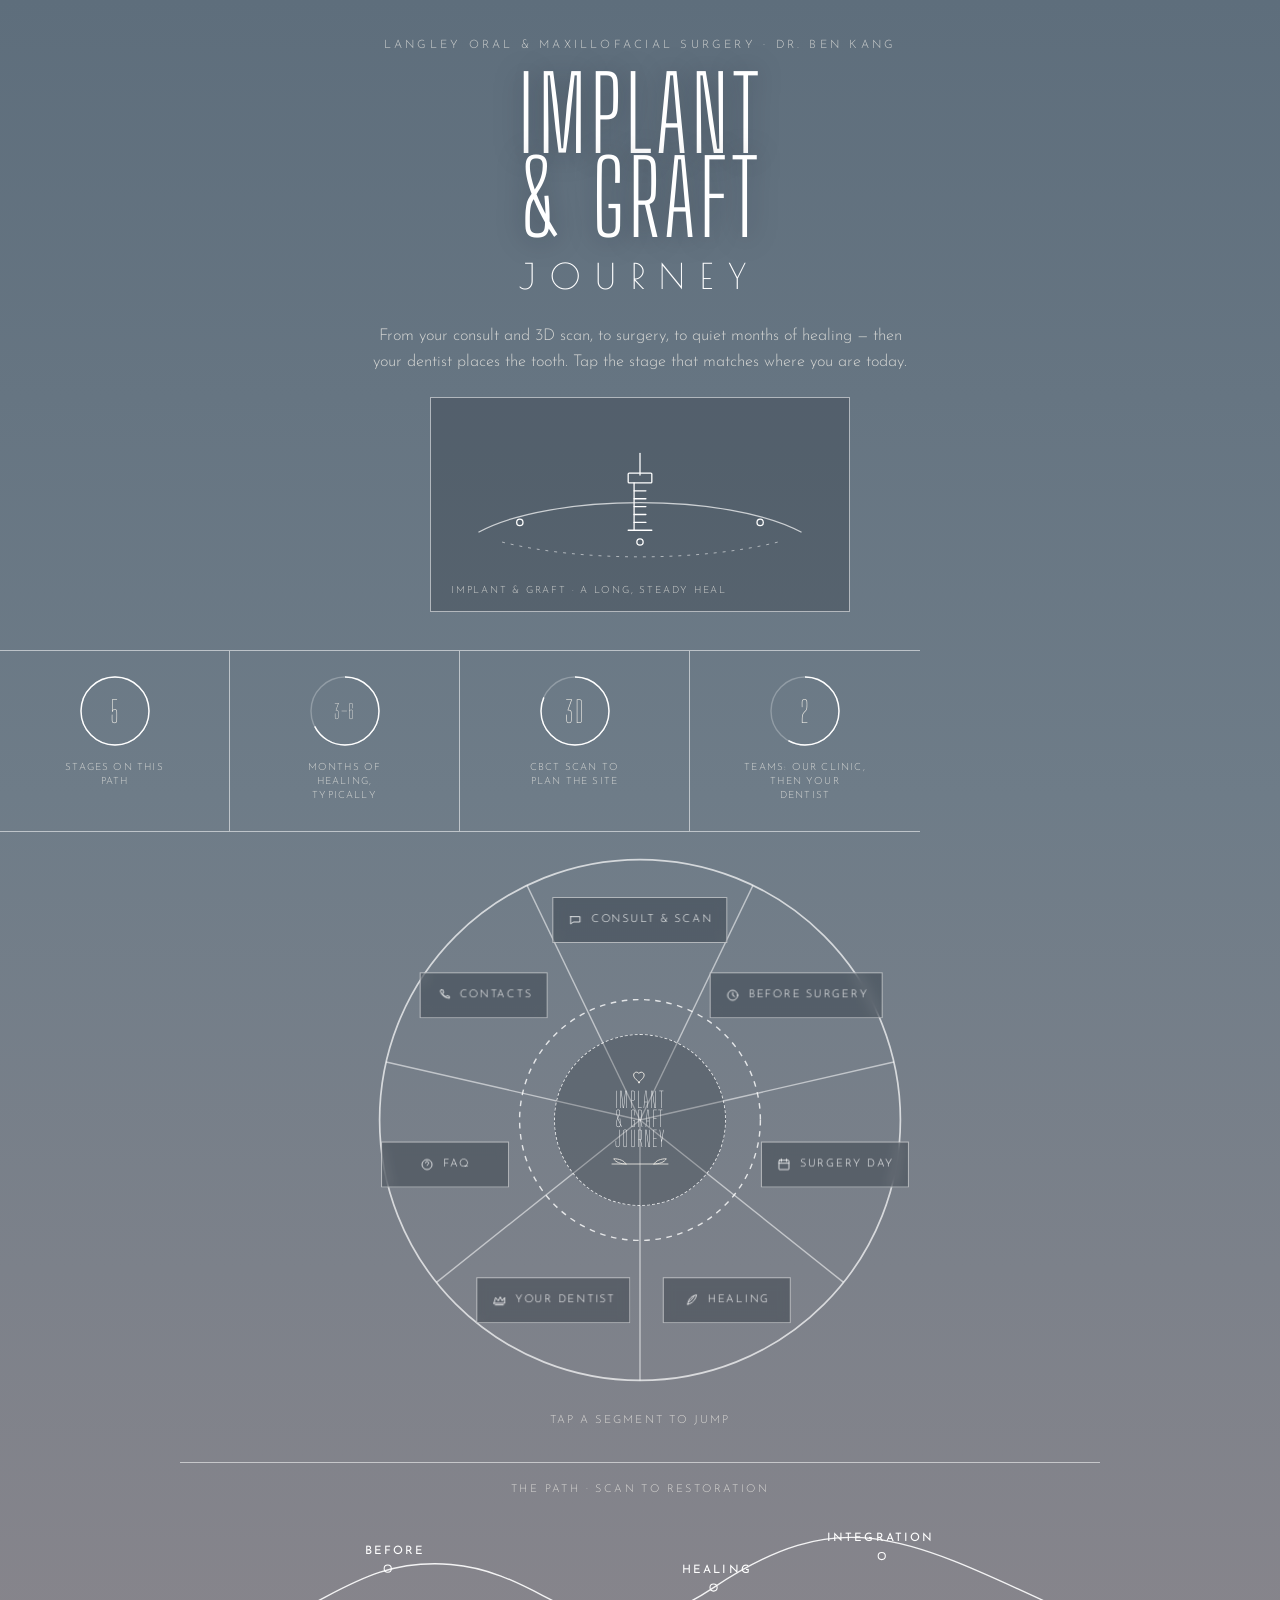
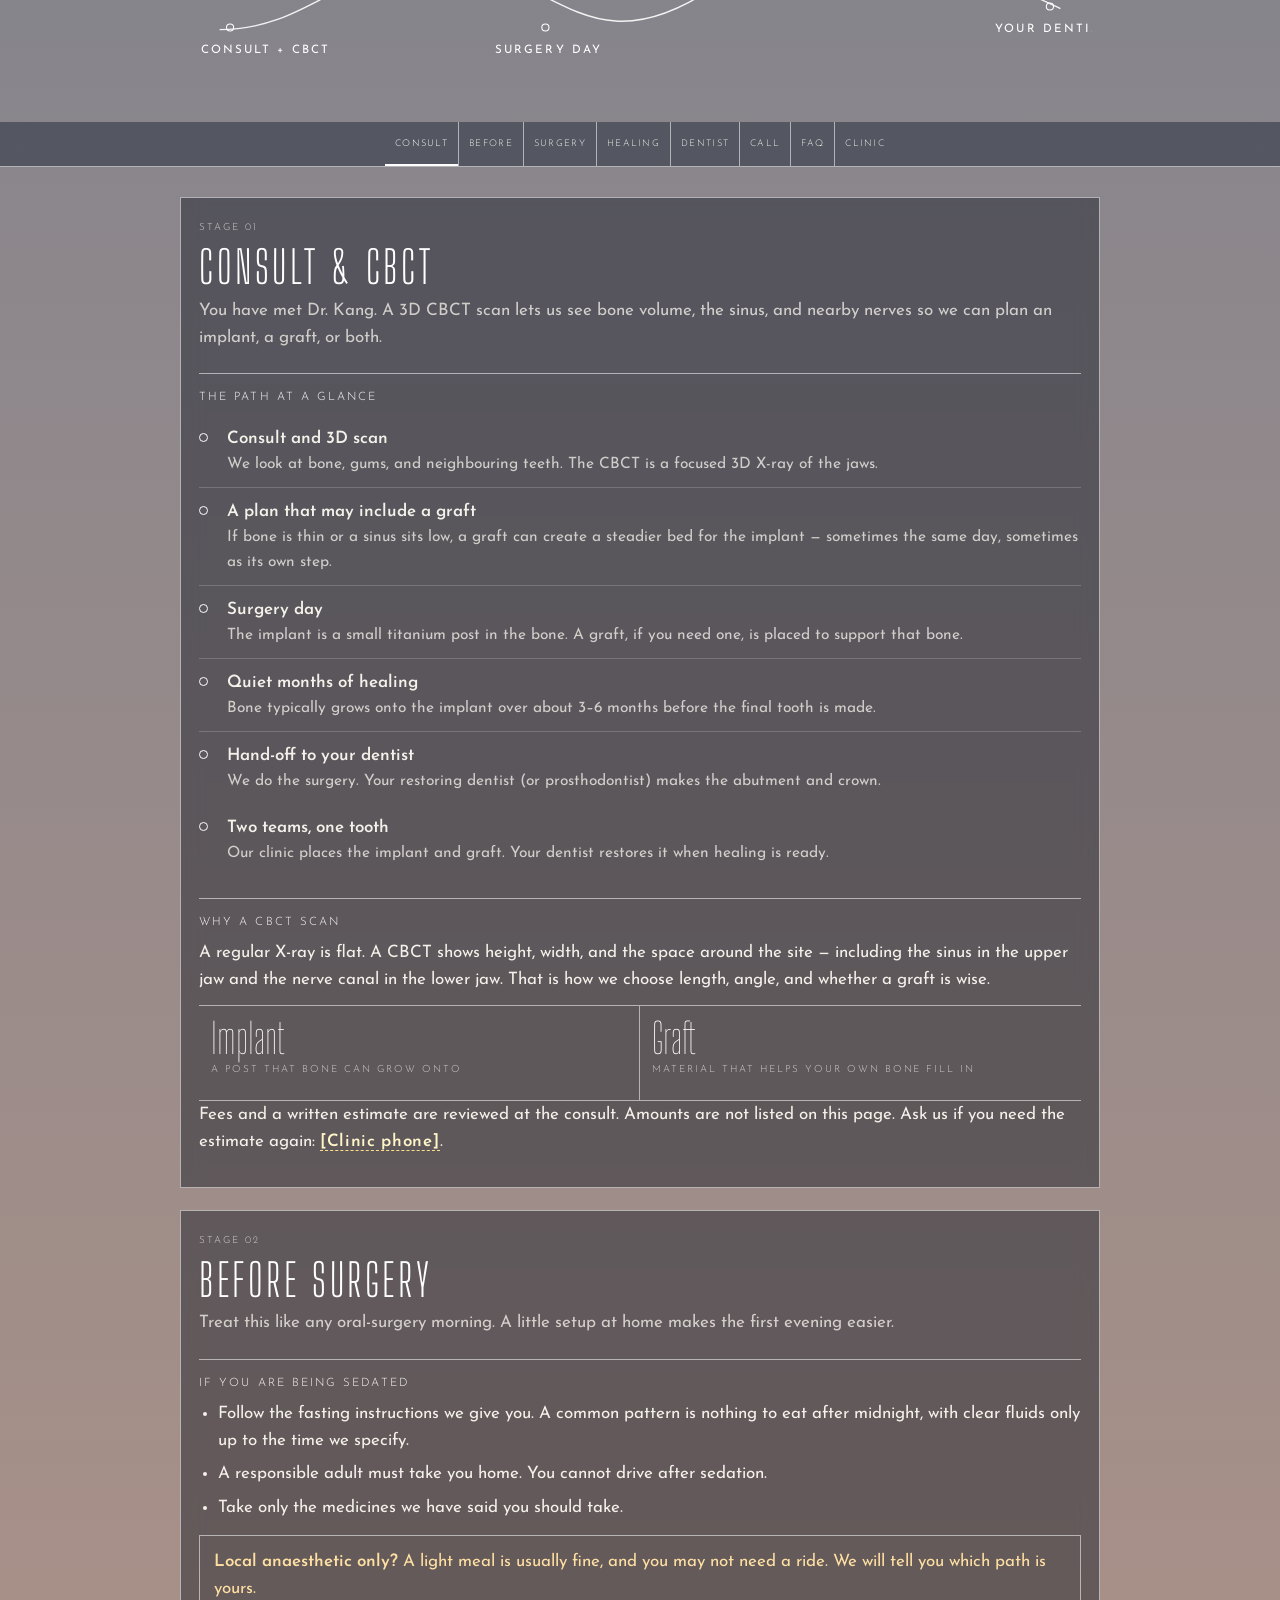
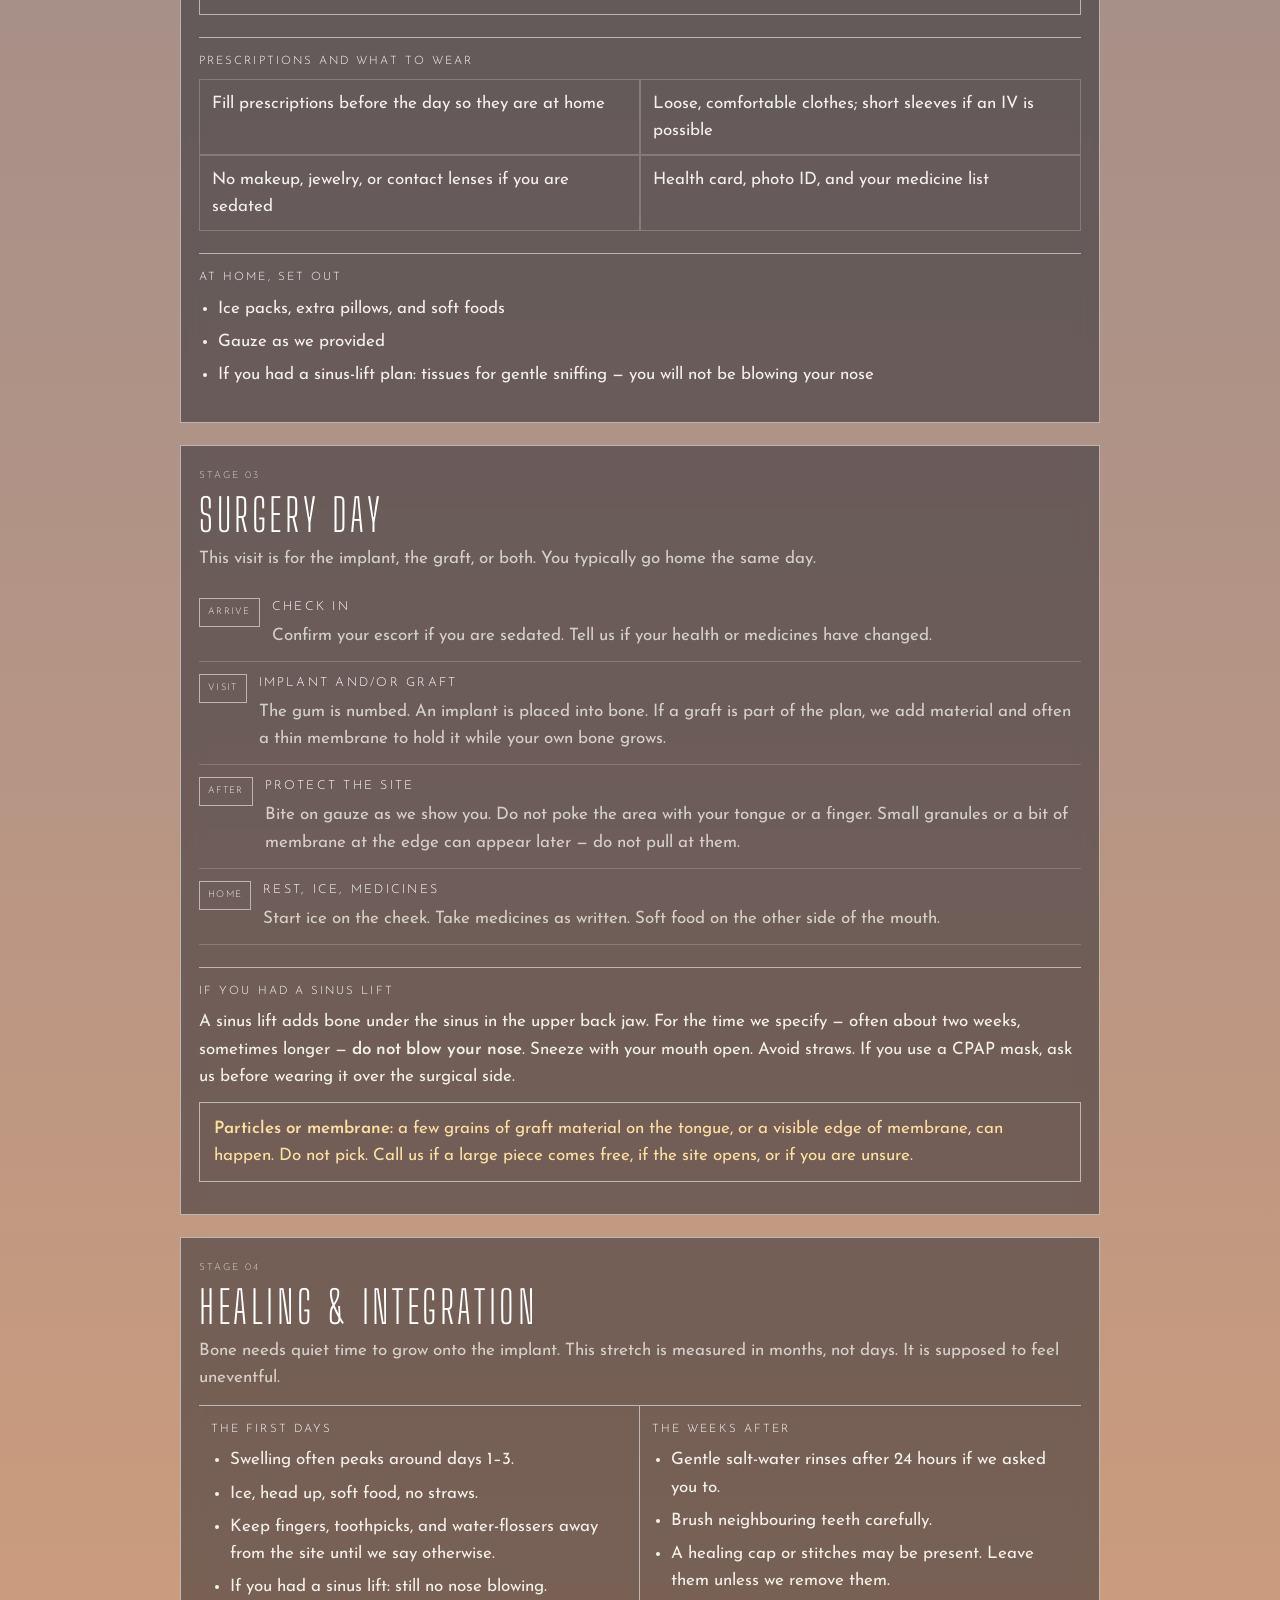
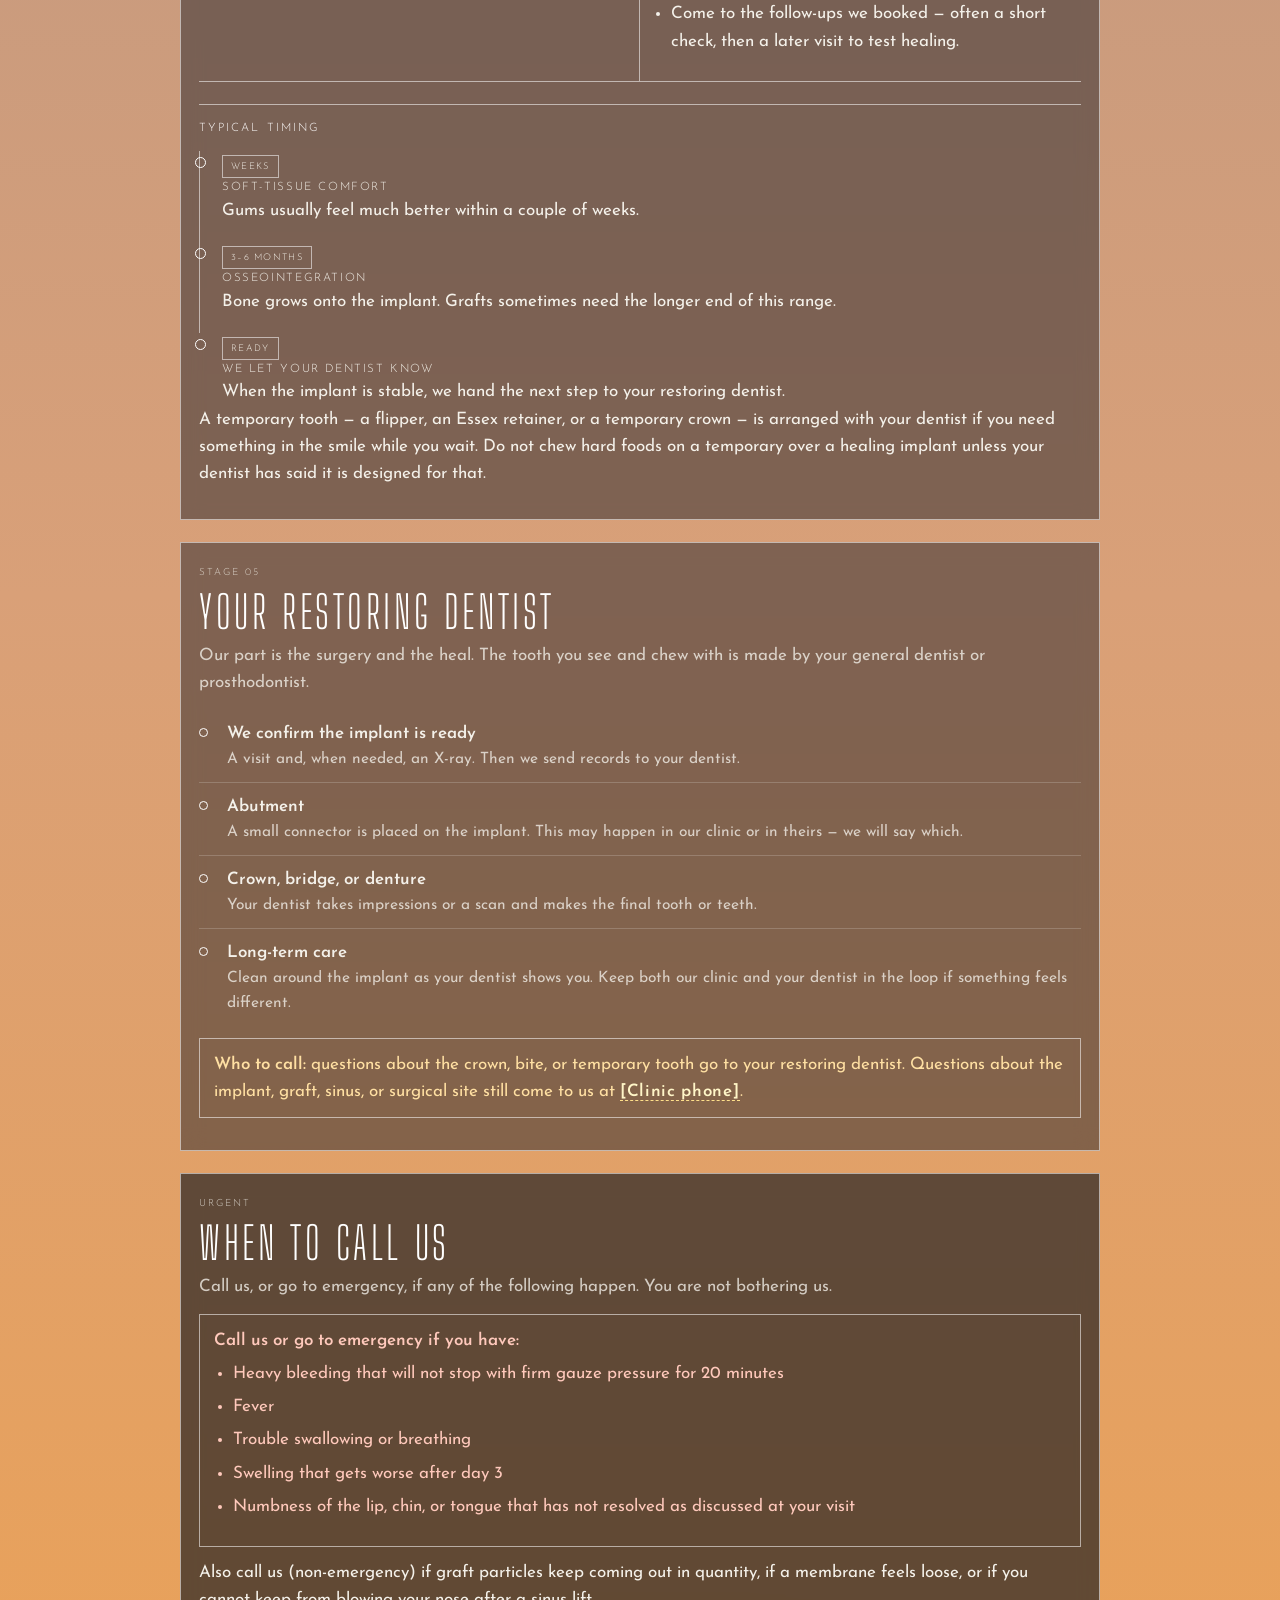
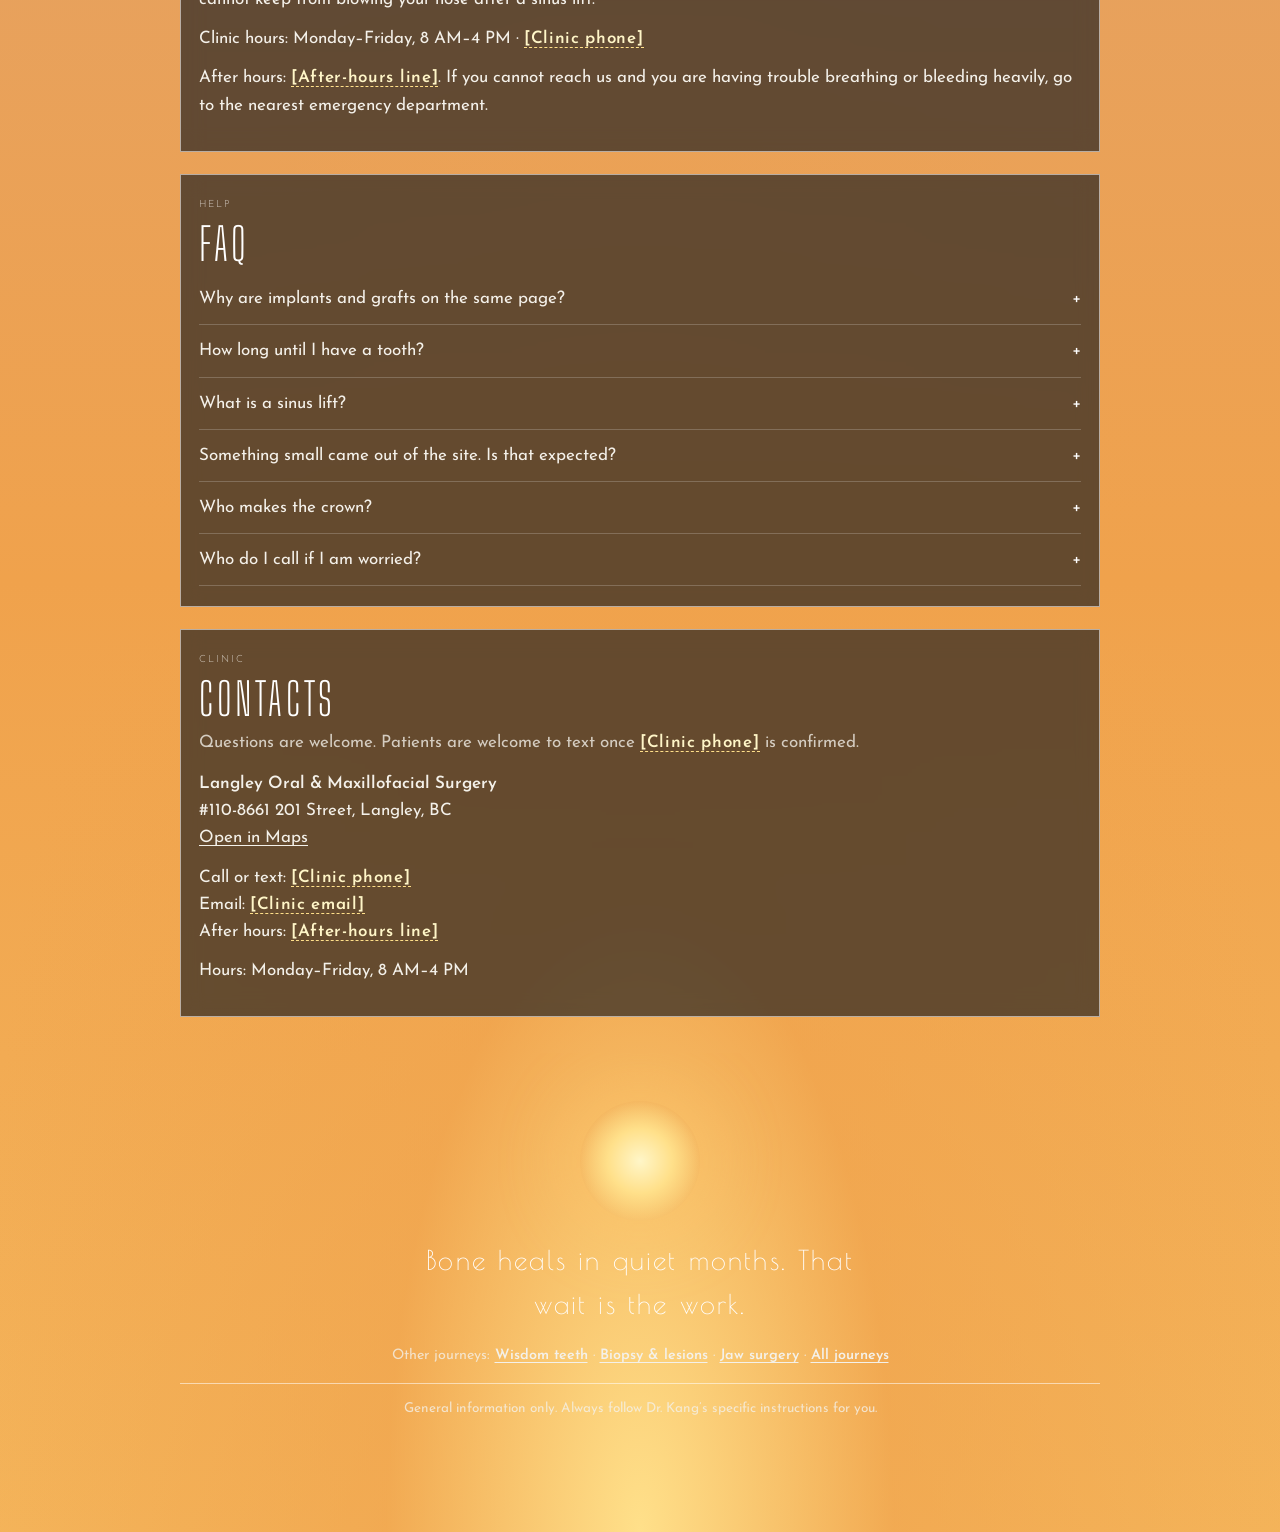
==== implants/index.html @ 2d28b181 "Add wisdom teeth, implant, and biopsy patient journey pages Three new sunset-infographic journey pag" ====
<!DOCTYPE html>
<html lang="en-CA">
<head>
<meta charset="utf-8">
<meta name="viewport" content="width=device-width, initial-scale=1, viewport-fit=cover">
<meta http-equiv="Content-Security-Policy" content="default-src 'none'; style-src 'self'; script-src 'self' 'unsafe-inline'; img-src 'self'; font-src 'self'; form-action 'none'; base-uri 'none'">
<meta name="referrer" content="no-referrer">
<meta name="theme-color" content="#5E6E7C">
<meta name="description" content="Your dental implant and bone graft journey with Langley Oral &amp; Maxillofacial Surgery — from consult and CBCT to restoration.">
<title>Your Dental Implant &amp; Bone Graft Journey | Langley Oral &amp; Maxillofacial Surgery</title>
<link rel="preload" href="../shared/fonts/big-shoulders-100.woff2" as="font" type="font/woff2" crossorigin>
<link rel="preload" href="../shared/fonts/josefin-300.woff2" as="font" type="font/woff2" crossorigin>
<link rel="stylesheet" href="../shared/journey.css">
<script>
(function () {
  "use strict";
  var map = {
    "after-consult": "consult", consult: "consult", scan: "consult", cbct: "consult",
    before: "before", "pre-op": "before", preop: "before",
    surgery: "surgery", "surgery-day": "surgery", graft: "surgery", implant: "surgery",
    healing: "healing", integration: "healing",
    restore: "restore", restoration: "restore", handoff: "restore", "hand-off": "restore"
  };
  var stage = "";
  try {
    (location.search || "").replace(/^\?/, "").split("&").forEach(function (p) {
      var kv = p.split("=");
      if (decodeURIComponent(kv[0] || "") === "stage") {
        stage = decodeURIComponent((kv[1] || "").replace(/\+/g, " ")).toLowerCase();
      }
    });
  } catch (e) {}
  if (map[stage]) {
    document.documentElement.className += (document.documentElement.className ? " " : "") + "stage-lock";
    document.documentElement.setAttribute("data-open-stage", map[stage]);
  }
})();
</script>
</head>
<body>
<a class="skip" href="#consult">Skip to journey stages</a>

<svg class="icons" xmlns="http://www.w3.org/2000/svg" aria-hidden="true" focusable="false">
  <symbol id="heart" viewBox="0 0 24 20" fill="none" stroke="currentColor" stroke-width="1.2"><path d="M12 17.6C6.8 13.8 3.5 10.7 3.5 7.4 3.5 5.2 5.1 3.6 7.3 3.6c1.3 0 2.5.6 3.2 1.6.7-1 1.9-1.6 3.2-1.6 2.2 0 3.8 1.6 3.8 3.8 0 3.3-3.3 6.4-8 10.2z"/></symbol>
  <symbol id="leaves" viewBox="0 0 80 16" fill="none" stroke="currentColor" stroke-width="1.1" stroke-linecap="round"><path d="M8 8h64"/><path d="M24 8c-2-4-8-6-14-6 2 4 8 6 14 6z"/><path d="M56 8c2-4 8-6 14-6-2 4-8 6-14 6z"/></symbol>
  <symbol id="chat" viewBox="0 0 24 24" fill="none" stroke="currentColor" stroke-width="1.2" stroke-linecap="round"><path d="M5 7h14v8H9l-4 3V7z"/></symbol>
  <symbol id="clock" viewBox="0 0 24 24" fill="none" stroke="currentColor" stroke-width="1.2" stroke-linecap="round"><circle cx="12" cy="12" r="7.5"/><path d="M12 8v4l3 2"/></symbol>
  <symbol id="cal" viewBox="0 0 24 24" fill="none" stroke="currentColor" stroke-width="1.2" stroke-linecap="round"><rect x="4.5" y="5.5" width="15" height="14" rx="1"/><path d="M8 3.5v4M16 3.5v4M4.5 10h15"/></symbol>
  <symbol id="leaf" viewBox="0 0 24 24" fill="none" stroke="currentColor" stroke-width="1.2" stroke-linecap="round"><path d="M6 18c7-1 12-8 13-14-6 1-13 6-13 14z"/><path d="M8 14c2-1 5-4 7-8"/></symbol>
  <symbol id="phone" viewBox="0 0 24 24" fill="none" stroke="currentColor" stroke-width="1.2" stroke-linecap="round"><path d="M8 4h3l1 4-2 1a10 10 0 0 0 5.5 5.5l1-2 4 1v3A16 16 0 0 1 7 6.2 2 2 0 0 1 8 4z"/></symbol>
  <symbol id="icon-faq" viewBox="0 0 24 24" fill="none" stroke="currentColor" stroke-width="1.2"><circle cx="12" cy="12" r="7.5"/><path d="M9.6 10a2.4 2.4 0 1 1 4 1.6c-.7.7-1.6 1.1-1.6 2.2"/><path d="M12 16.6h.01"/></symbol>
  <symbol id="crown" viewBox="0 0 24 24" fill="none" stroke="currentColor" stroke-width="1.2" stroke-linecap="round"><path d="M4 16.5 6.5 8l4 5 3-6 3 6 3.5-5L20 16.5H4z"/><path d="M6 19h12"/></symbol>
  <symbol id="lock" viewBox="0 0 24 24" fill="none" stroke="currentColor" stroke-width="1.3" stroke-linecap="round"><rect x="6" y="11" width="12" height="9" rx="1"/><path d="M8.5 11V8.2a3.5 3.5 0 0 1 7 0V11"/></symbol>
</svg>

<header class="hero wrap">
  <p class="kicker">Langley Oral &amp; Maxillofacial Surgery · Dr. Ben Kang</p>
  <h1 class="tight"><span>Implant</span><span>&amp; Graft</span></h1>
  <p class="yearish">Journey</p>
  <p class="lede">From your consult and 3D scan, to surgery, to quiet months of healing — then your dentist places the tooth. Tap the stage that matches where you are today.</p>
  <p class="print-url">https://josenni-rgb.github.io/implants/</p>
  <figure class="hero-art">
    <svg viewBox="0 0 400 160" role="img" aria-label="White line drawing of an implant post under a dotted arch">
      <path d="M36 118 C110 78, 290 78, 364 118" fill="none" stroke="rgba(255,255,255,.7)" stroke-width="1.2"/>
      <g fill="none" stroke="#fff" stroke-width="1.3" stroke-linecap="round" stroke-linejoin="round">
        <path d="M200 38v22"/>
        <rect x="188" y="58" width="24" height="10" rx="1"/>
        <path d="M194 68v48"/>
        <path d="M194 76h12M194 84h12M194 92h12M194 100h12M194 108h12"/>
        <path d="M188 116h24"/>
        <circle cx="78" cy="108" r="3.2"/><circle cx="200" cy="128" r="3.2"/><circle cx="322" cy="108" r="3.2"/>
      </g>
      <path d="M60 128 C140 148, 260 148, 340 128" fill="none" stroke="rgba(255,255,255,.55)" stroke-width="1" stroke-dasharray="3 6"/>
    </svg>
    <figcaption>Implant &amp; graft · a long, steady heal</figcaption>
  </figure>
</header>

<section class="facts wrap" aria-label="Key facts on this path">
  <div class="fact">
    <div class="donut" aria-hidden="true">
      <svg viewBox="0 0 84 84">
        <circle cx="42" cy="42" r="34" fill="none" stroke="rgba(255,255,255,.25)" stroke-width="1.4"/>
        <circle cx="42" cy="42" r="34" fill="none" stroke="#fff" stroke-width="1.4" stroke-dasharray="214" stroke-dashoffset="0"/>
      </svg>
      <span class="n">5</span>
    </div>
    <div class="lbl">Stages on this path</div>
  </div>
  <div class="fact">
    <div class="donut" aria-hidden="true">
      <svg viewBox="0 0 84 84">
        <circle cx="42" cy="42" r="34" fill="none" stroke="rgba(255,255,255,.25)" stroke-width="1.4"/>
        <circle cx="42" cy="42" r="34" fill="none" stroke="#fff" stroke-width="1.4" stroke-dasharray="214" stroke-dashoffset="70"/>
      </svg>
      <span class="n small">3–6</span>
    </div>
    <div class="lbl">Months of healing, typically</div>
  </div>
  <div class="fact">
    <div class="donut" aria-hidden="true">
      <svg viewBox="0 0 84 84">
        <circle cx="42" cy="42" r="34" fill="none" stroke="rgba(255,255,255,.25)" stroke-width="1.4"/>
        <circle cx="42" cy="42" r="34" fill="none" stroke="#fff" stroke-width="1.4" stroke-dasharray="214" stroke-dashoffset="40"/>
      </svg>
      <span class="n">3D</span>
    </div>
    <div class="lbl">CBCT scan to plan the site</div>
  </div>
  <div class="fact">
    <div class="donut" aria-hidden="true">
      <svg viewBox="0 0 84 84">
        <circle cx="42" cy="42" r="34" fill="none" stroke="rgba(255,255,255,.25)" stroke-width="1.4"/>
        <circle cx="42" cy="42" r="34" fill="none" stroke="#fff" stroke-width="1.4" stroke-dasharray="214" stroke-dashoffset="90"/>
      </svg>
      <span class="n">2</span>
    </div>
    <div class="lbl">Teams: our clinic, then your dentist</div>
  </div>
</section>

<nav class="mindmap" id="map" aria-label="Journey map">
  <svg class="mindmap-svg" viewBox="0 0 400 400" aria-hidden="true" focusable="false">
    <circle cx="200" cy="200" r="186" fill="none" stroke="rgba(255,255,255,.7)" stroke-width="1.2"/>
    <path d="M200 200 L119.3 32.4" stroke="rgba(255,255,255,.55)" stroke-width="1"/>
    <path d="M200 200 L280.7 32.4" stroke="rgba(255,255,255,.55)" stroke-width="1"/>
    <path d="M200 200 L381.3 158.6" stroke="rgba(255,255,255,.55)" stroke-width="1"/>
    <path d="M200 200 L345.4 316" stroke="rgba(255,255,255,.55)" stroke-width="1"/>
    <path d="M200 200 L200 386" stroke="rgba(255,255,255,.55)" stroke-width="1"/>
    <path d="M200 200 L54.6 316" stroke="rgba(255,255,255,.55)" stroke-width="1"/>
    <path d="M200 200 L18.7 158.6" stroke="rgba(255,255,255,.55)" stroke-width="1"/>
    <circle cx="200" cy="200" r="86" fill="none" stroke="rgba(255,255,255,.8)" stroke-width="1" stroke-dasharray="4 4"/>
  </svg>
  <div class="hub">
    <svg class="heart" aria-hidden="true"><use href="#heart"/></svg>
    <strong>Implant<br>&amp; Graft<br>Journey</strong>
    <svg class="flourish" aria-hidden="true"><use href="#leaves"/></svg>
  </div>
  <ol class="spokes">
    <li class="s1"><a class="spoke" data-stage="consult" data-lock="stage" href="#consult"><svg aria-hidden="true"><use href="#chat"/></svg> Consult &amp; Scan <svg class="lock" aria-hidden="true"><use href="#lock"/></svg></a></li>
    <li class="s2"><a class="spoke" data-stage="before" data-lock="stage" href="#before"><svg aria-hidden="true"><use href="#clock"/></svg> Before Surgery <svg class="lock" aria-hidden="true"><use href="#lock"/></svg></a></li>
    <li class="s3"><a class="spoke" data-stage="surgery" data-lock="stage" href="#surgery"><svg aria-hidden="true"><use href="#cal"/></svg> Surgery Day <svg class="lock" aria-hidden="true"><use href="#lock"/></svg></a></li>
    <li class="s4"><a class="spoke" data-stage="healing" data-lock="stage" href="#healing"><svg aria-hidden="true"><use href="#leaf"/></svg> Healing <svg class="lock" aria-hidden="true"><use href="#lock"/></svg></a></li>
    <li class="s5"><a class="spoke" data-stage="restore" data-lock="stage" href="#restore"><svg aria-hidden="true"><use href="#crown"/></svg> Your Dentist <svg class="lock" aria-hidden="true"><use href="#lock"/></svg></a></li>
    <li class="s6"><a class="spoke" data-stage="faq" href="#faq"><svg aria-hidden="true"><use href="#icon-faq"/></svg> FAQ</a></li>
    <li class="s7"><a class="spoke" data-stage="contact" href="#contact"><svg aria-hidden="true"><use href="#phone"/></svg> Contacts</a></li>
  </ol>
</nav>
<p class="hint hint-open">Tap a segment to jump</p>
<p class="hint hint-lock">Your care team will unlock the next step.</p>

<section class="path wrap" aria-labelledby="path-title">
  <h2 id="path-title">The path · scan to restoration</h2>
  <svg class="path-svg path-vert" viewBox="0 0 320 360" role="img" aria-label="Timeline from consult to restoration">
    <path d="M40 20 C80 70, 40 110, 90 150 S200 210, 140 260 S60 310, 160 340" fill="none" stroke="rgba(255,255,255,.85)" stroke-width="1.2"/>
    <g fill="#fff" font-family="Josefin Sans, sans-serif" font-size="11" letter-spacing="1.6">
      <circle cx="40" cy="20" r="3.2" fill="none" stroke="#fff"/><text x="56" y="24">CONSULT + CBCT</text>
      <circle cx="62" cy="88" r="3.2" fill="none" stroke="#fff"/><text x="78" y="92">BEFORE</text>
      <circle cx="90" cy="150" r="3.2" fill="none" stroke="#fff"/><text x="106" y="154">SURGERY DAY</text>
      <circle cx="168" cy="210" r="3.2" fill="none" stroke="#fff"/><text x="184" y="214">HEALING</text>
      <circle cx="140" cy="260" r="3.2" fill="none" stroke="#fff"/><text x="156" y="264">INTEGRATION</text>
      <circle cx="158" cy="338" r="3.2" fill="none" stroke="#fff"/><text x="174" y="342">YOUR DENTIST</text>
    </g>
  </svg>
  <svg class="path-svg path-horiz" viewBox="0 0 860 160" role="img" aria-label="Timeline from consult to restoration">
    <path d="M30 110 C120 110, 150 40, 250 48 S380 150, 500 70 S680 20, 830 90" fill="none" stroke="rgba(255,255,255,.9)" stroke-width="1.3"/>
    <g fill="#fff" font-family="Josefin Sans, sans-serif" font-size="11" letter-spacing="2">
      <circle cx="40" cy="108" r="3.4" fill="none" stroke="#fff"/><text x="12" y="132">CONSULT + CBCT</text>
      <circle cx="190" cy="52" r="3.4" fill="none" stroke="#fff"/><text x="168" y="38">BEFORE</text>
      <circle cx="340" cy="108" r="3.4" fill="none" stroke="#fff"/><text x="292" y="132">SURGERY DAY</text>
      <circle cx="500" cy="70" r="3.4" fill="none" stroke="#fff"/><text x="470" y="56">HEALING</text>
      <circle cx="660" cy="40" r="3.4" fill="none" stroke="#fff"/><text x="608" y="26">INTEGRATION</text>
      <circle cx="820" cy="88" r="3.4" fill="none" stroke="#fff"/><text x="768" y="112">YOUR DENTIST</text>
    </g>
  </svg>
</section>

<nav class="jump no-print" aria-label="Jump to a stage">
  <a href="#consult" data-stage="consult" data-lock="stage">Consult</a>
  <a href="#before" data-stage="before" data-lock="stage">Before</a>
  <a href="#surgery" data-stage="surgery" data-lock="stage">Surgery</a>
  <a href="#healing" data-stage="healing" data-lock="stage">Healing</a>
  <a href="#restore" data-stage="restore" data-lock="stage">Dentist</a>
  <a href="#urgent" data-stage="urgent">Call</a>
  <a href="#faq" data-stage="faq">FAQ</a>
  <a href="#contact" data-stage="contact">Clinic</a>
</nav>

<main>
<div class="wrap">
  <article class="panel" id="consult" data-lock="stage">
    <p class="lbl">Stage 01</p>
    <h2>Consult &amp; CBCT</h2>
    <p class="intro staff-keep">You have met Dr. Kang. A 3D CBCT scan lets us see bone volume, the sinus, and nearby nerves so we can plan an implant, a graft, or both.</p>
    <p class="intro consult-only">You have met Dr. Kang and had — or will have — a 3D CBCT scan. That scan is how we plan an implant, a graft, or both. Your care team will unlock the next step when it is time.</p>

    <h3>The path at a glance</h3>
    <ol class="rows">
      <li><span class="dot" aria-hidden="true"></span><div><strong>Consult and 3D scan</strong><span>We look at bone, gums, and neighbouring teeth. The CBCT is a focused 3D X-ray of the jaws.</span></div></li>
      <li><span class="dot" aria-hidden="true"></span><div><strong>A plan that may include a graft</strong><span>If bone is thin or a sinus sits low, a graft can create a steadier bed for the implant — sometimes the same day, sometimes as its own step.</span></div></li>
      <li class="consult-later"><span class="dot" aria-hidden="true"></span><div><strong>Surgery day</strong><span>The implant is a small titanium post in the bone. A graft, if you need one, is placed to support that bone.</span></div></li>
      <li class="consult-later"><span class="dot" aria-hidden="true"></span><div><strong>Quiet months of healing</strong><span>Bone typically grows onto the implant over about 3–6 months before the final tooth is made.</span></div></li>
      <li class="consult-later"><span class="dot" aria-hidden="true"></span><div><strong>Hand-off to your dentist</strong><span>We do the surgery. Your restoring dentist (or prosthodontist) makes the abutment and crown.</span></div></li>
      <li class="consult-only"><span class="dot" aria-hidden="true"></span><div><strong>Two teams, one tooth</strong><span>Our clinic places the implant and graft. Your dentist restores it when healing is ready.</span></div></li>
    </ol>

    <h3>Why a CBCT scan</h3>
    <p>A regular X-ray is flat. A CBCT shows height, width, and the space around the site — including the sinus in the upper jaw and the nerve canal in the lower jaw. That is how we choose length, angle, and whether a graft is wise.</p>
    <div class="grid two">
      <div class="cell"><p class="num">Implant</p><p class="lbl">A post that bone can grow onto</p></div>
      <div class="cell"><p class="num">Graft</p><p class="lbl">Material that helps your own bone fill in</p></div>
    </div>
    <p>Fees and a written estimate are reviewed at the consult. Amounts are not listed on this page. Ask us if you need the estimate again: <span class="placeholder">[Clinic phone]</span>.</p>
  </article>

  <article class="panel" id="before" data-lock="stage">
    <p class="lbl">Stage 02</p>
    <h2>Before Surgery</h2>
    <p class="intro">Treat this like any oral-surgery morning. A little setup at home makes the first evening easier.</p>
    <h3>If you are being sedated</h3>
    <ul>
      <li>Follow the fasting instructions we give you. A common pattern is nothing to eat after midnight, with clear fluids only up to the time we specify.</li>
      <li>A responsible adult must take you home. You cannot drive after sedation.</li>
      <li>Take only the medicines we have said you should take.</li>
    </ul>
    <div class="callout" role="note"><strong>Local anaesthetic only?</strong> A light meal is usually fine, and you may not need a ride. We will tell you which path is yours.</div>
    <h3>Prescriptions and what to wear</h3>
    <ul class="ready">
      <li>Fill prescriptions before the day so they are at home</li>
      <li>Loose, comfortable clothes; short sleeves if an IV is possible</li>
      <li>No makeup, jewelry, or contact lenses if you are sedated</li>
      <li>Health card, photo ID, and your medicine list</li>
    </ul>
    <h3>At home, set out</h3>
    <ul>
      <li>Ice packs, extra pillows, and soft foods</li>
      <li>Gauze as we provided</li>
      <li>If you had a sinus-lift plan: tissues for gentle sniffing — you will not be blowing your nose</li>
    </ul>
  </article>

  <article class="panel" id="surgery" data-lock="stage">
    <p class="lbl">Stage 03</p>
    <h2>Surgery Day</h2>
    <p class="intro">This visit is for the implant, the graft, or both. You typically go home the same day.</p>
    <ol class="jobs">
      <li><span class="when">Arrive</span><div><h3>Check in</h3><p>Confirm your escort if you are sedated. Tell us if your health or medicines have changed.</p></div></li>
      <li><span class="when">Visit</span><div><h3>Implant and/or graft</h3><p>The gum is numbed. An implant is placed into bone. If a graft is part of the plan, we add material and often a thin membrane to hold it while your own bone grows.</p></div></li>
      <li><span class="when">After</span><div><h3>Protect the site</h3><p>Bite on gauze as we show you. Do not poke the area with your tongue or a finger. Small granules or a bit of membrane at the edge can appear later — do not pull at them.</p></div></li>
      <li><span class="when">Home</span><div><h3>Rest, ice, medicines</h3><p>Start ice on the cheek. Take medicines as written. Soft food on the other side of the mouth.</p></div></li>
    </ol>
    <h3>If you had a sinus lift</h3>
    <p>A sinus lift adds bone under the sinus in the upper back jaw. For the time we specify — often about two weeks, sometimes longer — <strong>do not blow your nose</strong>. Sneeze with your mouth open. Avoid straws. If you use a CPAP mask, ask us before wearing it over the surgical side.</p>
    <div class="callout" role="note"><strong>Particles or membrane:</strong> a few grains of graft material on the tongue, or a visible edge of membrane, can happen. Do not pick. Call us if a large piece comes free, if the site opens, or if you are unsure.</div>
  </article>

  <article class="panel" id="healing" data-lock="stage">
    <p class="lbl">Stage 04</p>
    <h2>Healing &amp; Integration</h2>
    <p class="intro">Bone needs quiet time to grow onto the implant. This stretch is measured in months, not days. It is supposed to feel uneventful.</p>
    <div class="grid two">
      <div class="cell">
        <h3 class="flush">The first days</h3>
        <ul>
          <li>Swelling often peaks around days 1–3.</li>
          <li>Ice, head up, soft food, no straws.</li>
          <li>Keep fingers, toothpicks, and water-flossers away from the site until we say otherwise.</li>
          <li>If you had a sinus lift: still no nose blowing.</li>
        </ul>
      </div>
      <div class="cell">
        <h3 class="flush">The weeks after</h3>
        <ul>
          <li>Gentle salt-water rinses after 24 hours if we asked you to.</li>
          <li>Brush neighbouring teeth carefully.</li>
          <li>A healing cap or stitches may be present. Leave them unless we remove them.</li>
          <li>Come to the follow-ups we booked — often a short check, then a later visit to test healing.</li>
        </ul>
      </div>
    </div>
    <h3>Typical timing</h3>
    <ol class="tl">
      <li><span class="when">Weeks</span><strong>Soft-tissue comfort</strong> Gums usually feel much better within a couple of weeks.</li>
      <li><span class="when">3–6 months</span><strong>Osseointegration</strong> Bone grows onto the implant. Grafts sometimes need the longer end of this range.</li>
      <li><span class="when">Ready</span><strong>We let your dentist know</strong> When the implant is stable, we hand the next step to your restoring dentist.</li>
    </ol>
    <p>A temporary tooth — a flipper, an Essex retainer, or a temporary crown — is arranged with your dentist if you need something in the smile while you wait. Do not chew hard foods on a temporary over a healing implant unless your dentist has said it is designed for that.</p>
  </article>

  <article class="panel" id="restore" data-lock="stage">
    <p class="lbl">Stage 05</p>
    <h2>Your Restoring Dentist</h2>
    <p class="intro">Our part is the surgery and the heal. The tooth you see and chew with is made by your general dentist or prosthodontist.</p>
    <ol class="rows">
      <li><span class="dot" aria-hidden="true"></span><div><strong>We confirm the implant is ready</strong><span>A visit and, when needed, an X-ray. Then we send records to your dentist.</span></div></li>
      <li><span class="dot" aria-hidden="true"></span><div><strong>Abutment</strong><span>A small connector is placed on the implant. This may happen in our clinic or in theirs — we will say which.</span></div></li>
      <li><span class="dot" aria-hidden="true"></span><div><strong>Crown, bridge, or denture</strong><span>Your dentist takes impressions or a scan and makes the final tooth or teeth.</span></div></li>
      <li><span class="dot" aria-hidden="true"></span><div><strong>Long-term care</strong><span>Clean around the implant as your dentist shows you. Keep both our clinic and your dentist in the loop if something feels different.</span></div></li>
    </ol>
    <div class="callout" role="note"><strong>Who to call:</strong> questions about the crown, bite, or temporary tooth go to your restoring dentist. Questions about the implant, graft, sinus, or surgical site still come to us at <span class="placeholder">[Clinic phone]</span>.</div>
  </article>

  <div class="lower">
  <article class="panel" id="urgent">
    <p class="lbl">Urgent</p>
    <h2>When to Call Us</h2>
    <p class="intro">Call us, or go to emergency, if any of the following happen. You are not bothering us.</p>
    <div class="alert" role="alert">
      <strong>Call us or go to emergency if you have:</strong>
      <ul>
        <li>Heavy bleeding that will not stop with firm gauze pressure for 20 minutes</li>
        <li>Fever</li>
        <li>Trouble swallowing or breathing</li>
        <li>Swelling that gets worse after day 3</li>
        <li>Numbness of the lip, chin, or tongue that has not resolved as discussed at your visit</li>
      </ul>
    </div>
    <p>Also call us (non-emergency) if graft particles keep coming out in quantity, if a membrane feels loose, or if you cannot keep from blowing your nose after a sinus lift.</p>
    <p>Clinic hours: Monday–Friday, 8 AM–4 PM · <span class="placeholder">[Clinic phone]</span></p>
    <p>After hours: <span class="placeholder">[After-hours line]</span>. If you cannot reach us and you are having trouble breathing or bleeding heavily, go to the nearest emergency department.</p>
  </article>

  <article class="panel" id="faq">
    <p class="lbl">Help</p>
    <h2>FAQ</h2>
    <details class="faq"><summary>Why are implants and grafts on the same page?</summary><div class="ans">Recovery is similar: protect the site, keep it clean, and give bone time. A graft may be done with the implant or as its own visit. Your plan will say which.</div></details>
    <details class="faq"><summary>How long until I have a tooth?</summary><div class="ans">Soft tissue settles in weeks. The implant typically needs about 3–6 months in bone before the final crown. Your dentist makes that tooth after we confirm healing.</div></details>
    <details class="faq"><summary>What is a sinus lift?</summary><div class="ans">In the upper back jaw, a thin sinus can sit where bone is needed. A sinus lift gently adds room for graft material. Do not blow your nose while it heals, and sneeze with your mouth open.</div></details>
    <details class="faq consult-later"><summary>Something small came out of the site. Is that expected?</summary><div class="ans">A few graft granules, or an edge of membrane, can show. Do not pick. Call us if a large piece comes free or if you are unsure.</div></details>
    <details class="faq consult-later"><summary>Who makes the crown?</summary><div class="ans">Your restoring dentist or prosthodontist. We place the implant and graft; they restore the tooth you chew with.</div></details>
    <details class="faq"><summary>Who do I call if I am worried?</summary><div class="ans">The clinic at <span class="placeholder">[Clinic phone]</span> during hours. After hours, use <span class="placeholder">[After-hours line]</span>. For heavy bleeding, trouble breathing, or trouble swallowing, go to emergency if you cannot reach us.</div></details>
  </article>

  <article class="panel" id="contact">
    <p class="lbl">Clinic</p>
    <h2>Contacts</h2>
    <p class="intro">Questions are welcome. Patients are welcome to text once <span class="placeholder">[Clinic phone]</span> is confirmed.</p>
    <p>
      <strong>Langley Oral &amp; Maxillofacial Surgery</strong><br>
      #110-8661 201 Street, Langley, BC<br>
      <a href="https://www.google.com/maps/search/?api=1&amp;query=110-8661+201+Street+Langley+BC">Open in Maps</a>
    </p>
    <p>Call or text: <span class="placeholder">[Clinic phone]</span><br>
       Email: <span class="placeholder">[Clinic email]</span><br>
       After hours: <span class="placeholder">[After-hours line]</span></p>
    <p>Hours: Monday–Friday, 8 AM–4 PM</p>
  </article>
  </div>
</div>

  <div class="horizon">
    <div class="sun" aria-hidden="true"></div>
    <p class="quote">Bone heals in quiet months. That wait is the work.</p>
    <p class="related">Other journeys:
      <a href="../wisdom-teeth/">Wisdom teeth</a>
      · <a href="../lesions/">Biopsy &amp; lesions</a>
      · <a href="../jaw-surgery-journey/">Jaw surgery</a>
      · <a href="../journeys/">All journeys</a>
    </p>
    <footer class="legal wrap">
      <p>General information only. Always follow Dr. Kang’s specific instructions for you.</p>
    </footer>
  </div>
</main>
<script src="../shared/journey.js"></script>
</body>
</html>
---- shared/journey.css ----
/* ==========================================================================
   Shared sunset-infographic theme for OMS patient journey pages.
   Derived from /jaw-surgery-journey/ (that page keeps its own inline CSS).
   ========================================================================== */
:root{
  --sky-top: #5E6E7C;
  --sky-mid: #8A868C;
  --peach: #D9A078;
  --gold: #F0A24C;
  --sun: #FFE08A;
  --sun-core: #FFF6C8;
  --ink: #F4F1EA;
  --ink-dim: rgba(244,241,234,.78);
  --line: rgba(255,255,255,.55);
  --line-strong: rgba(255,255,255,.82);
  --panel: rgba(22, 28, 38, .46);
  --panel-deep: rgba(16, 20, 28, .62);
  --warn: #FFE0A3;
  --danger: #FFC9BC;
  --font-display: "Big Shoulders Display", "Arial Narrow", Impact, sans-serif;
  --font-poiret: "Poiret One", "Big Shoulders Display", sans-serif;
  --font-sans: "Josefin Sans", "Avenir Next", "Segoe UI", sans-serif;
}

@font-face{font-family:"Big Shoulders Display";src:url("fonts/big-shoulders-100.woff2") format("woff2");font-weight:100;font-style:normal;font-display:swap}
@font-face{font-family:"Big Shoulders Display";src:url("fonts/big-shoulders-300.woff2") format("woff2");font-weight:300;font-style:normal;font-display:swap}
@font-face{font-family:"Josefin Sans";src:url("fonts/josefin-300.woff2") format("woff2");font-weight:300;font-style:normal;font-display:swap}
@font-face{font-family:"Josefin Sans";src:url("fonts/josefin-400.woff2") format("woff2");font-weight:400;font-style:normal;font-display:swap}
@font-face{font-family:"Josefin Sans";src:url("fonts/josefin-600.woff2") format("woff2");font-weight:600;font-style:normal;font-display:swap}
@font-face{font-family:"Poiret One";src:url("fonts/poiret-one.woff2") format("woff2");font-weight:400;font-style:normal;font-display:swap}

*{box-sizing:border-box}
html{-webkit-text-size-adjust:100%;scroll-behavior:smooth}
body{
  margin:0;
  color:var(--ink);
  font:17px/1.6 var(--font-sans);
  font-weight:400;
  background-color:var(--sky-top);
  background-image:
    radial-gradient(ellipse 90% 36% at 50% 100%, var(--sun) 0%, rgba(240,162,76,.55) 22%, transparent 58%),
    linear-gradient(180deg,
      var(--sky-top) 0%,
      #6E7C88 10%,
      var(--sky-mid) 22%,
      #B39486 48%,
      var(--peach) 68%,
      var(--gold) 88%,
      #F4B45A 100%);
  background-attachment:scroll;
  min-height:100vh;
  padding:env(safe-area-inset-top) env(safe-area-inset-right) env(safe-area-inset-bottom) env(safe-area-inset-left);
}
a{color:var(--ink);text-underline-offset:3px}
a:focus-visible,button:focus-visible{outline:2px solid #fff;outline-offset:3px}
.skip{
  position:absolute;left:-999px;top:0;background:#111;color:#fff;
  padding:10px 14px;z-index:50;text-decoration:none;letter-spacing:.12em;text-transform:uppercase;font-size:.75rem;
}
.skip:focus{left:0}
.wrap{width:min(920px, calc(100% - 28px));margin-inline:auto}
.print-url{display:none}
.hair{height:1px;background:var(--line);border:0;margin:0}

/* ----- Hero ----- */
.hero{padding:36px 0 10px;text-align:center;position:relative}
.kicker{
  margin:0 0 18px;
  font-weight:300;font-size:.72rem;letter-spacing:.28em;text-transform:uppercase;color:var(--ink-dim);
}
h1{
  font-family:var(--font-display);
  font-weight:300;
  font-size:clamp(3.4rem, 16vw, 8.2rem);
  line-height:.82;
  letter-spacing:.04em;
  text-transform:uppercase;
  margin:0 0 8px;
  color:#fff;
  text-shadow:0 2px 28px rgba(16,20,28,.35);
}
h1 span{display:block}
h1.tight{font-size:clamp(2.6rem, 12vw, 6.4rem)}
.yearish{
  font-family:var(--font-poiret);
  font-size:clamp(1.4rem, 4vw, 2.2rem);
  letter-spacing:.42em;
  text-transform:uppercase;
  color:#fff;
  margin:6px 0 18px;
}
.lede{
  margin:0 auto;max-width:34rem;color:var(--ink-dim);
  font-weight:300;font-size:1.02rem;
}

/* ----- Line art ----- */
.hero-art{
  margin:22px auto 0;max-width:420px;
  border:1px solid var(--line);padding:18px 12px 8px;
  background:rgba(16,20,28,.22);
}
.hero-art svg{display:block;width:100%;height:auto;margin:0 auto}
.hero-art figcaption{
  font-size:.62rem;letter-spacing:.18em;text-transform:uppercase;font-weight:300;
  padding:10px 8px 4px;color:var(--ink-dim);text-align:left;
}

/* ----- Fact grid ----- */
.facts{
  display:grid;grid-template-columns:1fr 1fr;gap:0;
  margin:28px 0 8px;
  border-top:1px solid var(--line);border-bottom:1px solid var(--line);
}
@media (min-width:720px){.facts{grid-template-columns:repeat(4,1fr)}}
.fact{
  padding:18px 12px;text-align:center;
  border-right:1px solid var(--line);
}
.facts .fact:nth-child(2n){border-right:0}
@media (min-width:720px){
  .facts .fact:nth-child(2n){border-right:1px solid var(--line)}
  .facts .fact:last-child{border-right:0}
}
.donut{
  width:84px;height:84px;margin:0 auto 8px;position:relative;
}
.donut svg{width:100%;height:100%;transform:rotate(-90deg)}
.donut .n{
  position:absolute;inset:0;display:flex;align-items:center;justify-content:center;
  font-family:var(--font-display);font-weight:100;font-size:1.85rem;letter-spacing:.02em;
}
.donut .n.small{font-size:1.25rem}
.icons{position:absolute;width:0;height:0;overflow:hidden}
.panel h3.flush{border:0;padding:0;margin:0 0 8px}
.fact .lbl{
  font-size:.62rem;letter-spacing:.12em;text-transform:uppercase;font-weight:300;color:var(--ink-dim);
  line-height:1.4;max-width:12.5em;margin-inline:auto;min-height:2.8em;
}

/* ----- Mind map ----- */
.mindmap{position:relative;margin:28px auto 6px;max-width:420px}
.mindmap-svg{display:none}
.hub{
  width:min(210px, 68%);
  aspect-ratio:1;
  margin:0 auto 8px;
  border-radius:50%;
  border:1px dashed var(--line-strong);
  display:flex;flex-direction:column;align-items:center;justify-content:center;
  text-align:center;padding:16px;position:relative;z-index:2;
  background:rgba(20,28,38,.22);
}
.hub .heart{width:18px;height:16px;margin-bottom:6px}
.hub strong{
  font-family:var(--font-display);font-weight:100;font-size:1.35rem;
  line-height:.9;letter-spacing:.06em;text-transform:uppercase;color:#fff;
}
.hub .flourish{width:70px;height:14px;margin-top:8px;opacity:.85}
.spokes{list-style:none;margin:0;padding:0;display:flex;flex-direction:column;align-items:center;position:relative}
.spokes::before{
  content:"";position:absolute;top:0;bottom:8px;left:50%;width:1px;background:var(--line);transform:translateX(-50%);
}
.spokes li{position:relative;z-index:1;margin:8px 0;width:min(280px, 94%)}
.spoke{
  display:flex;align-items:center;justify-content:center;gap:8px;
  min-height:46px;padding:8px 14px;
  color:#fff;text-decoration:none;
  font-size:.68rem;letter-spacing:.16em;text-transform:uppercase;font-weight:300;
  border:1px solid var(--line);
  background:rgba(20,28,38,.28);
}
.spoke:hover,.spoke:focus-visible{background:rgba(20,28,38,.5);border-color:#fff}
.spoke svg{width:16px;height:16px;flex:none}
.spoke .lock{display:none;width:13px;height:13px;opacity:.9}
.hint{text-align:center;font-size:.7rem;letter-spacing:.18em;text-transform:uppercase;font-weight:300;color:var(--ink-dim);margin:10px 0 0}
.hint-lock{display:none;margin-top:8px}

/* Stage lock is data-driven: JS adds .is-open to the unlocked stage. */
html.stage-lock .spoke[data-lock="stage"],
html.stage-lock .jump a[data-lock="stage"]{
  opacity:.38;
  pointer-events:none;
  cursor:default;
}
html.stage-lock .spoke[data-lock="stage"]{
  background:rgba(20,28,38,.18);
}
html.stage-lock .spoke[data-lock="stage"] .lock{display:block}
html.stage-lock .spoke.is-open[data-lock="stage"],
html.stage-lock .jump a.is-open[data-lock="stage"]{
  opacity:1;
  pointer-events:auto;
  cursor:pointer;
}
html.stage-lock .spoke.is-open[data-lock="stage"]{
  border-color:#fff;
  background:rgba(255,255,255,.14);
  box-shadow:0 0 0 1px rgba(255,255,255,.5), 0 10px 28px rgba(16,20,28,.22);
}
html.stage-lock .spoke.is-open[data-lock="stage"] .lock{display:none}
html.stage-lock .jump a.is-open[data-lock="stage"]{
  color:#fff;
  box-shadow:inset 0 -2px 0 #fff;
}
html.stage-lock .hint-open{display:none}
html.stage-lock .hint-lock{display:block}
html.stage-lock .panel[data-lock="stage"]{display:none}
html.stage-lock .panel[data-lock="stage"].is-open,
html.stage-lock[data-open-stage="consult"] #consult,
html.stage-lock[data-open-stage="before"] #before,
html.stage-lock[data-open-stage="surgery"] #surgery,
html.stage-lock[data-open-stage="recovery"] #recovery,
html.stage-lock[data-open-stage="healing"] #healing,
html.stage-lock[data-open-stage="restore"] #restore,
html.stage-lock[data-open-stage="procedure"] #procedure,
html.stage-lock[data-open-stage="results"] #results{display:block}

html.stage-lock[data-open-stage="consult"] .spoke[data-stage="consult"],
html.stage-lock[data-open-stage="before"] .spoke[data-stage="before"],
html.stage-lock[data-open-stage="surgery"] .spoke[data-stage="surgery"],
html.stage-lock[data-open-stage="recovery"] .spoke[data-stage="recovery"],
html.stage-lock[data-open-stage="healing"] .spoke[data-stage="healing"],
html.stage-lock[data-open-stage="restore"] .spoke[data-stage="restore"],
html.stage-lock[data-open-stage="procedure"] .spoke[data-stage="procedure"],
html.stage-lock[data-open-stage="results"] .spoke[data-stage="results"],
html.stage-lock[data-open-stage="consult"] .jump a[data-stage="consult"],
html.stage-lock[data-open-stage="before"] .jump a[data-stage="before"],
html.stage-lock[data-open-stage="surgery"] .jump a[data-stage="surgery"],
html.stage-lock[data-open-stage="recovery"] .jump a[data-stage="recovery"],
html.stage-lock[data-open-stage="healing"] .jump a[data-stage="healing"],
html.stage-lock[data-open-stage="restore"] .jump a[data-stage="restore"],
html.stage-lock[data-open-stage="procedure"] .jump a[data-stage="procedure"],
html.stage-lock[data-open-stage="results"] .jump a[data-stage="results"]{
  opacity:1;
  pointer-events:auto;
  cursor:pointer;
}
html.stage-lock[data-open-stage="consult"] .spoke[data-stage="consult"],
html.stage-lock[data-open-stage="before"] .spoke[data-stage="before"],
html.stage-lock[data-open-stage="surgery"] .spoke[data-stage="surgery"],
html.stage-lock[data-open-stage="recovery"] .spoke[data-stage="recovery"],
html.stage-lock[data-open-stage="healing"] .spoke[data-stage="healing"],
html.stage-lock[data-open-stage="restore"] .spoke[data-stage="restore"],
html.stage-lock[data-open-stage="procedure"] .spoke[data-stage="procedure"],
html.stage-lock[data-open-stage="results"] .spoke[data-stage="results"]{
  border-color:#fff;
  background:rgba(255,255,255,.14);
  box-shadow:0 0 0 1px rgba(255,255,255,.5), 0 10px 28px rgba(16,20,28,.22);
}
html.stage-lock[data-open-stage="consult"] .spoke[data-stage="consult"] .lock,
html.stage-lock[data-open-stage="before"] .spoke[data-stage="before"] .lock,
html.stage-lock[data-open-stage="surgery"] .spoke[data-stage="surgery"] .lock,
html.stage-lock[data-open-stage="recovery"] .spoke[data-stage="recovery"] .lock,
html.stage-lock[data-open-stage="healing"] .spoke[data-stage="healing"] .lock,
html.stage-lock[data-open-stage="restore"] .spoke[data-stage="restore"] .lock,
html.stage-lock[data-open-stage="procedure"] .spoke[data-stage="procedure"] .lock,
html.stage-lock[data-open-stage="results"] .spoke[data-stage="results"] .lock{display:none}
html.stage-lock[data-open-stage="consult"] .jump a[data-stage="consult"],
html.stage-lock[data-open-stage="before"] .jump a[data-stage="before"],
html.stage-lock[data-open-stage="surgery"] .jump a[data-stage="surgery"],
html.stage-lock[data-open-stage="recovery"] .jump a[data-stage="recovery"],
html.stage-lock[data-open-stage="healing"] .jump a[data-stage="healing"],
html.stage-lock[data-open-stage="restore"] .jump a[data-stage="restore"],
html.stage-lock[data-open-stage="procedure"] .jump a[data-stage="procedure"],
html.stage-lock[data-open-stage="results"] .jump a[data-stage="results"]{
  color:#fff;
  box-shadow:inset 0 -2px 0 #fff;
}

.consult-only{display:none}
html.stage-lock[data-open-stage="consult"] .consult-only{display:block}
html.stage-lock[data-open-stage="consult"] .rows > li.consult-only{display:grid}
html.stage-lock[data-open-stage="consult"] .intro.staff-keep{display:none}
html.stage-lock[data-open-stage="consult"] .consult-later{display:none!important}
html.stage-lock[data-open-stage="consult"] .path{display:none}

@media (min-width:780px){
  .mindmap{max-width:560px;height:560px;margin:8px auto 12px}
  .mindmap-svg{display:block;width:100%;height:100%}
  .hub{
    position:absolute;left:50%;top:50%;transform:translate(-50%,-50%);
    width:172px;margin:0;z-index:3;
  }
  .spokes{position:absolute;inset:0}
  .spokes::before{display:none}
  .spokes li{
    position:absolute;left:50%;top:50%;width:auto;margin:0;
    transform:translate(-50%,-50%) rotate(var(--a)) translate(var(--r, 200px)) rotate(calc(-1 * var(--a)));
  }
  .spoke{min-width:128px;background:rgba(20,28,38,.32);backdrop-filter:blur(6px)}
  .s1{--a:-90deg}.s2{--a:-38.57deg}.s3{--a:12.86deg}.s4{--a:64.29deg}
  .s5{--a:115.71deg}.s6{--a:167.14deg}.s7{--a:218.57deg}
}

/* ----- Path timeline ----- */
.path{
  margin:32px auto;padding:18px 8px 8px;
  border-top:1px solid var(--line);
}
.path h2{
  font-size:.68rem;letter-spacing:.22em;text-transform:uppercase;font-weight:300;
  text-align:center;margin:0 0 16px;color:var(--ink-dim);
}
.path-svg{width:100%;height:auto;display:block}
.path-vert{display:block;margin:0 auto}
.path-horiz{display:none}
@media (min-width:720px){
  .path-vert{display:none}
  .path-horiz{display:block}
}

/* ----- Jump ----- */
.jump{display:none}
html.js .jump{
  display:flex;flex-wrap:wrap;justify-content:center;gap:0;
  position:sticky;top:0;z-index:30;
  background:rgba(40,50,62,.55);
  backdrop-filter:blur(12px);
  border-bottom:1px solid var(--line);
}
.jump a{
  color:var(--ink);text-decoration:none;
  font-size:.58rem;letter-spacing:.14em;text-transform:uppercase;font-weight:300;
  padding:12px 10px;min-height:44px;display:inline-flex;align-items:center;
  border-right:1px solid var(--line);
}
.jump a:last-child{border-right:0}
.jump a[aria-current="true"]{color:#fff;box-shadow:inset 0 -2px 0 #fff}

/* ----- Panels ----- */
main{padding:8px 0 72px;position:relative}
.panel{
  background:var(--panel);
  backdrop-filter:blur(10px);
  border:1px solid var(--line);
  margin:22px 0;
  padding:22px 18px 20px;
  scroll-margin-top:56px;
}
.lower .panel{background:var(--panel-deep)}
.panel h2{
  font-family:var(--font-display);font-weight:300;
  font-size:clamp(1.8rem, 6vw, 2.8rem);
  letter-spacing:.08em;text-transform:uppercase;line-height:.95;
  margin:0 0 8px;color:#fff;
}
.lbl{
  font-size:.62rem;letter-spacing:.2em;text-transform:uppercase;font-weight:300;color:var(--ink-dim);
  margin:0 0 10px;
}
.panel h3{
  font-size:.72rem;letter-spacing:.18em;text-transform:uppercase;font-weight:300;
  margin:22px 0 8px;color:#fff;border-top:1px solid var(--line);padding-top:14px;
}
.intro{color:var(--ink-dim);margin:0 0 14px}
p{margin:0 0 12px}
ul,ol{margin:0 0 14px;padding-left:1.1em}
li{margin:6px 0}
.grid{
  display:grid;gap:0;border-top:1px solid var(--line);
}
@media (min-width:640px){.grid.two{grid-template-columns:1fr 1fr}}
.cell{padding:14px 12px 12px;border-bottom:1px solid var(--line)}
@media (min-width:640px){
  .grid.two .cell:nth-child(odd){border-right:1px solid var(--line)}
}
.num{
  font-family:var(--font-display);font-weight:100;font-size:2.6rem;line-height:.9;color:#fff;margin:0 0 4px;
}
.rows{list-style:none;padding:0;margin:0}
.rows li{
  display:grid;grid-template-columns:18px 1fr;gap:10px;
  margin:0;padding:10px 0;border-bottom:1px solid rgba(255,255,255,.18);
}
.rows li:last-child,
.rows > li.consult-later:nth-last-child(2){border-bottom:0}
.dot{width:9px;height:9px;margin-top:8px;border-radius:50%;border:1px solid #fff;background:transparent}
.rows strong{display:block;font-weight:600}
.rows span{display:block;color:var(--ink-dim);font-size:.97rem}

.callout,.alert{
  border:1px solid var(--line);padding:12px 14px;margin:12px 0;
}
.callout{color:var(--warn)}
.alert{color:var(--danger)}
.note{
  font-family:var(--font-poiret);font-size:1.35rem;letter-spacing:.06em;
  text-align:center;margin:8px 0 12px;
}

.jobs{list-style:none;padding:0;margin:0}
.jobs li{
  display:grid;grid-template-columns:auto 1fr;gap:12px;
  margin:0;padding:12px 0;border-bottom:1px solid rgba(255,255,255,.18);
}
.when{
  font-size:.58rem;letter-spacing:.14em;text-transform:uppercase;font-weight:300;
  border:1px solid var(--line);padding:6px 8px;white-space:nowrap;align-self:start;
}
.jobs h3{margin:0 0 4px;border:0;padding:0;font-size:.78rem}
.jobs p{margin:0;color:var(--ink-dim)}

.tl{list-style:none;padding:6px 0 0;margin:0}
.tl li{
  position:relative;padding:0 0 18px 22px;margin:0;
  border-left:1px solid var(--line);
}
.tl li:last-child{border-left-color:transparent;padding-bottom:0}
.tl li::before{
  content:"";position:absolute;left:-5px;top:6px;width:9px;height:9px;
  border-radius:50%;background:transparent;border:1px solid #fff;
}
.tl strong{display:block;font-size:.72rem;letter-spacing:.14em;text-transform:uppercase;font-weight:300}

.ready{list-style:none;padding:0;margin:8px 0 0;display:grid;gap:0}
@media (min-width:560px){.ready{grid-template-columns:1fr 1fr}}
.ready li{margin:0;padding:10px 12px;border:1px solid rgba(255,255,255,.2)}

.btns{display:flex;gap:8px;flex-wrap:wrap;margin:12px 0 0}
.btn{
  display:inline-flex;align-items:center;justify-content:center;gap:8px;
  min-height:46px;padding:10px 16px;
  font-size:.68rem;letter-spacing:.16em;text-transform:uppercase;font-weight:300;
  text-decoration:none;color:#fff;border:1px solid var(--line-strong);background:transparent;
}
.btn:hover{background:rgba(255,255,255,.1)}

details.faq{border-bottom:1px solid rgba(255,255,255,.2)}
details.faq summary{
  cursor:pointer;padding:12px 0;min-height:48px;list-style:none;
  display:flex;justify-content:space-between;gap:12px;align-items:center;font-weight:400;
}
details.faq summary::-webkit-details-marker{display:none}
details.faq summary::after{content:"+";color:#fff}
details.faq[open] summary::after{content:"–"}
details.faq .ans{padding:0 0 12px;color:var(--ink-dim)}

.placeholder{
  display:inline;
  border-bottom:1px dashed var(--sun);
  color:var(--sun-core);
  font-weight:600;
  letter-spacing:.04em;
}
code{font-size:.88em;letter-spacing:.03em}

.horizon{
  position:relative;margin-top:36px;padding:48px 0 28px;text-align:center;overflow:hidden;
}
.sun{
  width:120px;height:120px;margin:0 auto 18px;border-radius:50%;
  background:radial-gradient(circle at 50% 50%, var(--sun-core) 0%, var(--sun) 38%, rgba(255,176,70,0) 70%);
  box-shadow:0 0 60px 20px rgba(255,200,110,.35);
}
.quote{
  font-family:var(--font-poiret);font-size:clamp(1.25rem, 3.4vw, 1.7rem);
  letter-spacing:.08em;margin:0 auto;max-width:28rem;color:#fff;
}
.related{text-align:center;margin-top:18px;font-size:.9rem;color:var(--ink-dim)}
.related a{font-weight:600}
footer.legal{
  margin-top:16px;padding-top:14px;border-top:1px solid var(--line);
  text-align:center;font-size:.85rem;color:var(--ink-dim);
}

/* Hub index */
.hub-cards{
  display:grid;gap:0;margin:28px 0;
  border:1px solid var(--line);
}
@media (min-width:640px){.hub-cards{grid-template-columns:1fr 1fr}}
.hub-card{
  display:block;padding:22px 18px;text-decoration:none;color:#fff;
  border-bottom:1px solid var(--line);
  background:rgba(20,28,38,.28);
}
@media (min-width:640px){
  .hub-card:nth-child(odd){border-right:1px solid var(--line)}
  .hub-card:nth-last-child(-n+2){border-bottom:0}
}
.hub-card:hover,.hub-card:focus-visible{background:rgba(20,28,38,.5)}
.hub-card .lbl{margin:0 0 6px}
.hub-card h2{
  font-family:var(--font-display);font-weight:300;
  font-size:clamp(1.6rem, 5vw, 2.2rem);
  letter-spacing:.08em;text-transform:uppercase;line-height:.95;
  margin:0 0 8px;
}
.hub-card p{margin:0;color:var(--ink-dim);font-weight:300}

@media (prefers-reduced-motion:no-preference){
  .sun{animation:glow 5s ease-in-out infinite alternate}
}
@keyframes glow{
  from{filter:brightness(.95);transform:scale(.98)}
  to{filter:brightness(1.08);transform:scale(1)}
}
@media (prefers-reduced-motion:reduce){
  html{scroll-behavior:auto}
  *,*::before,*::after{animation:none!important;transition:none!important}
}

@media print{
  body{background:#fff;color:#111}
  h1,.yearish,.panel h2,.spoke,.btn,.quote,.hub-card h2{color:#111}
  .skip,.jump,.btns,.related,.sun,.no-print{display:none!important}
  .panel,.hub-card{background:#fff;border:1px solid #333;backdrop-filter:none;break-inside:avoid}
  a{color:#111}
  .print-url{display:block;margin-top:8px;color:#333}
  details.faq .ans, details.faq > *:not(summary){display:block!important}
}
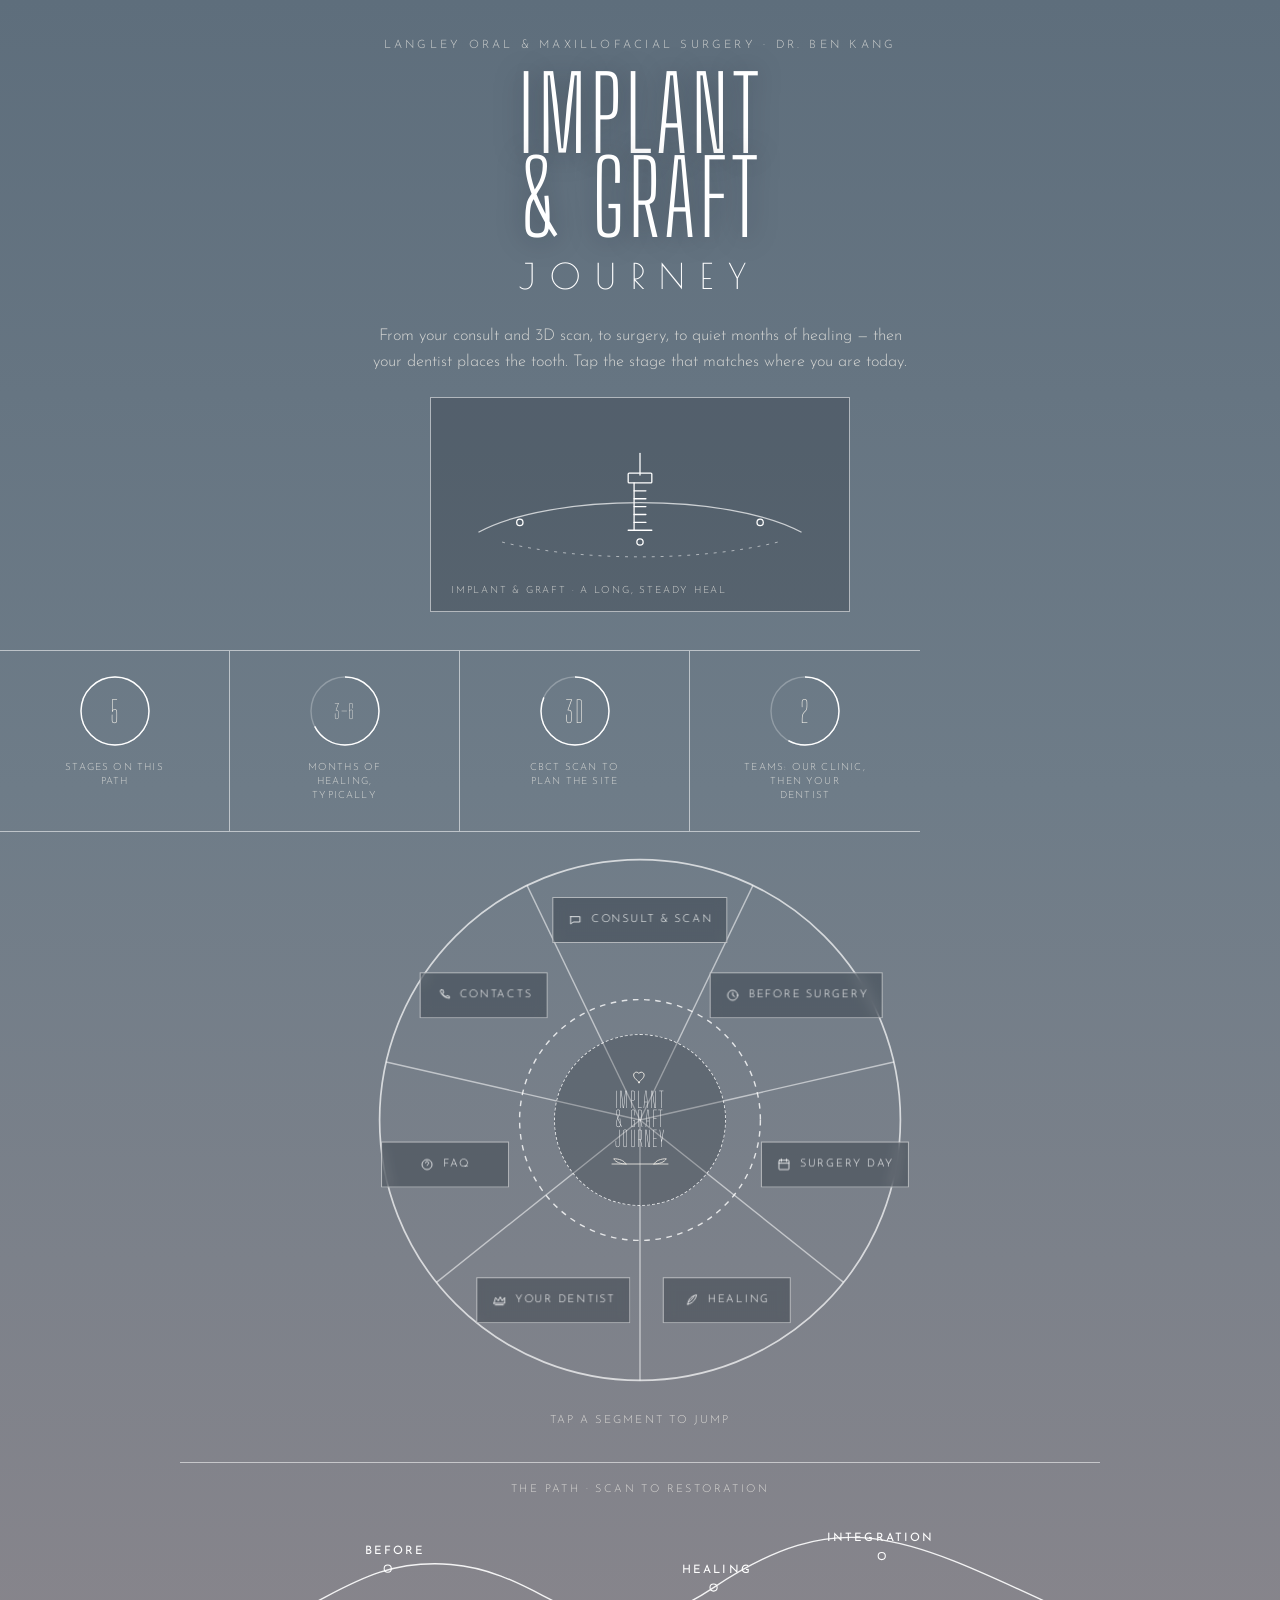
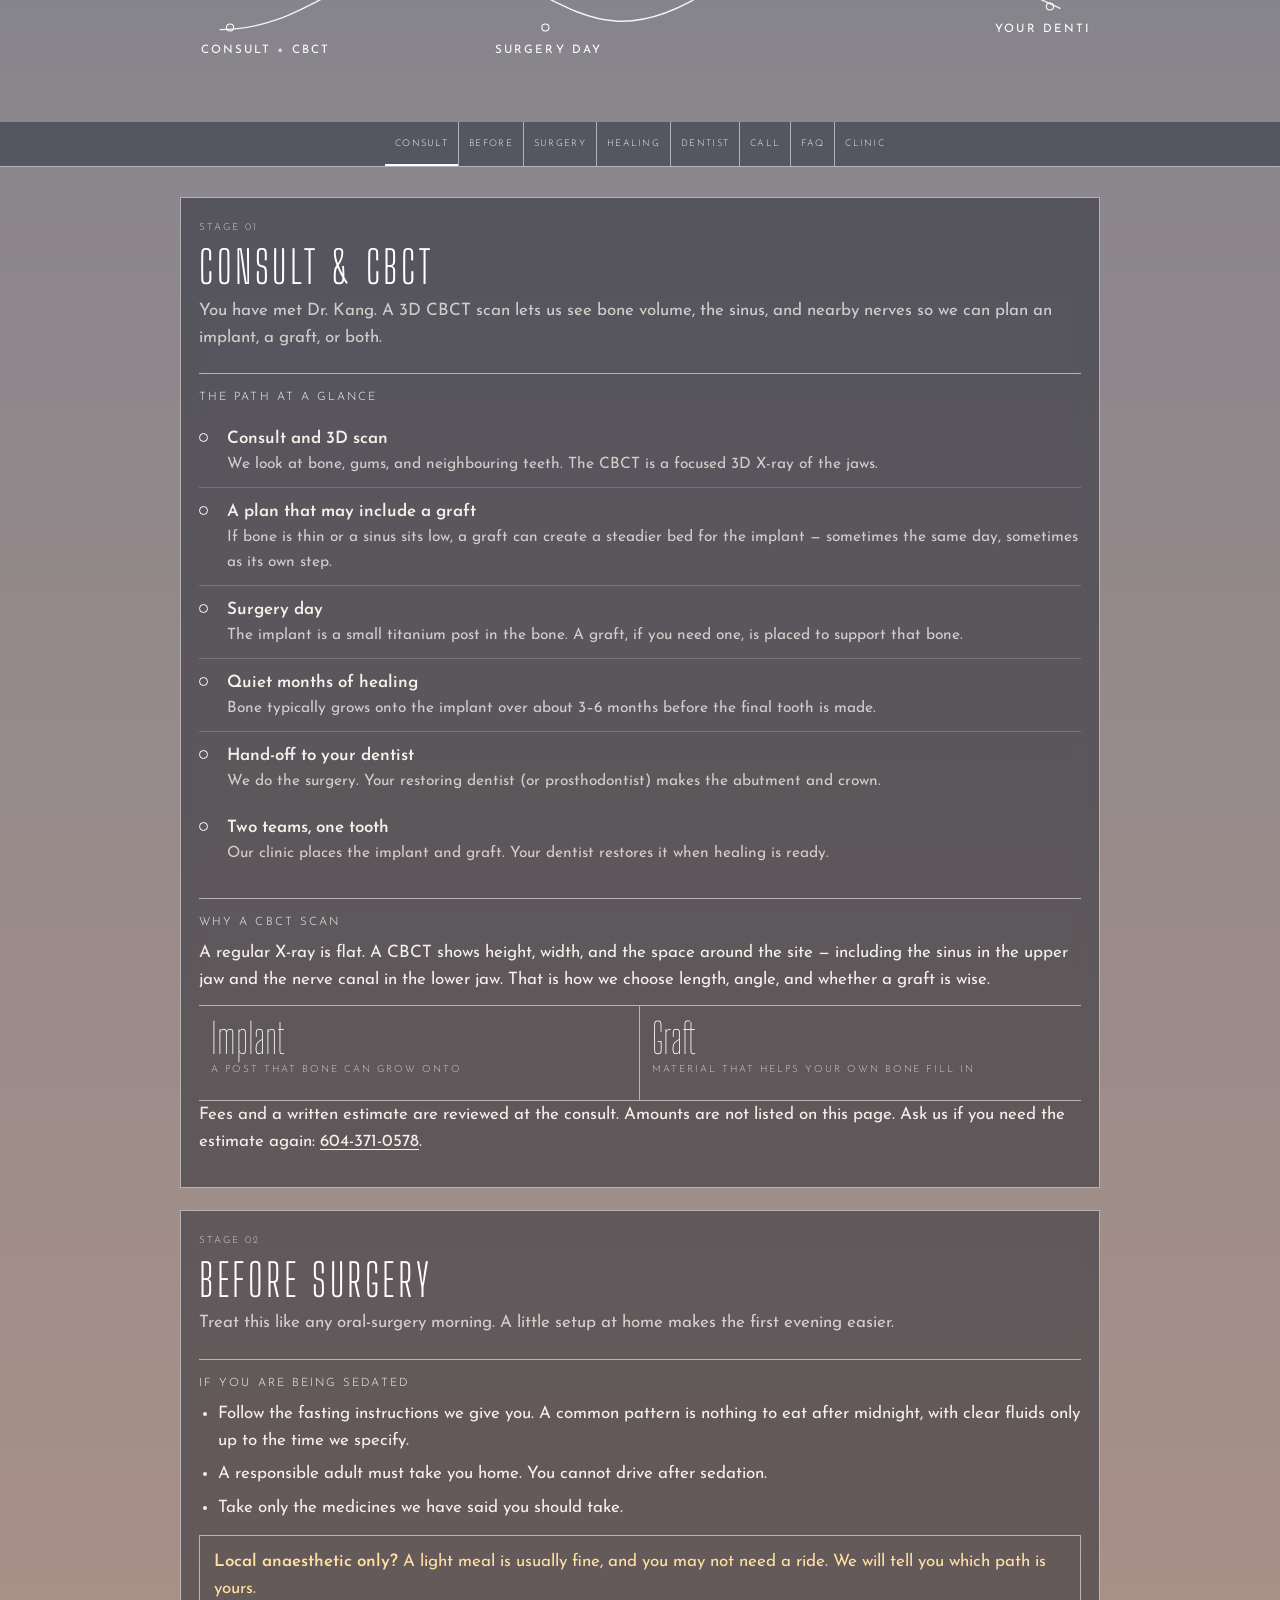
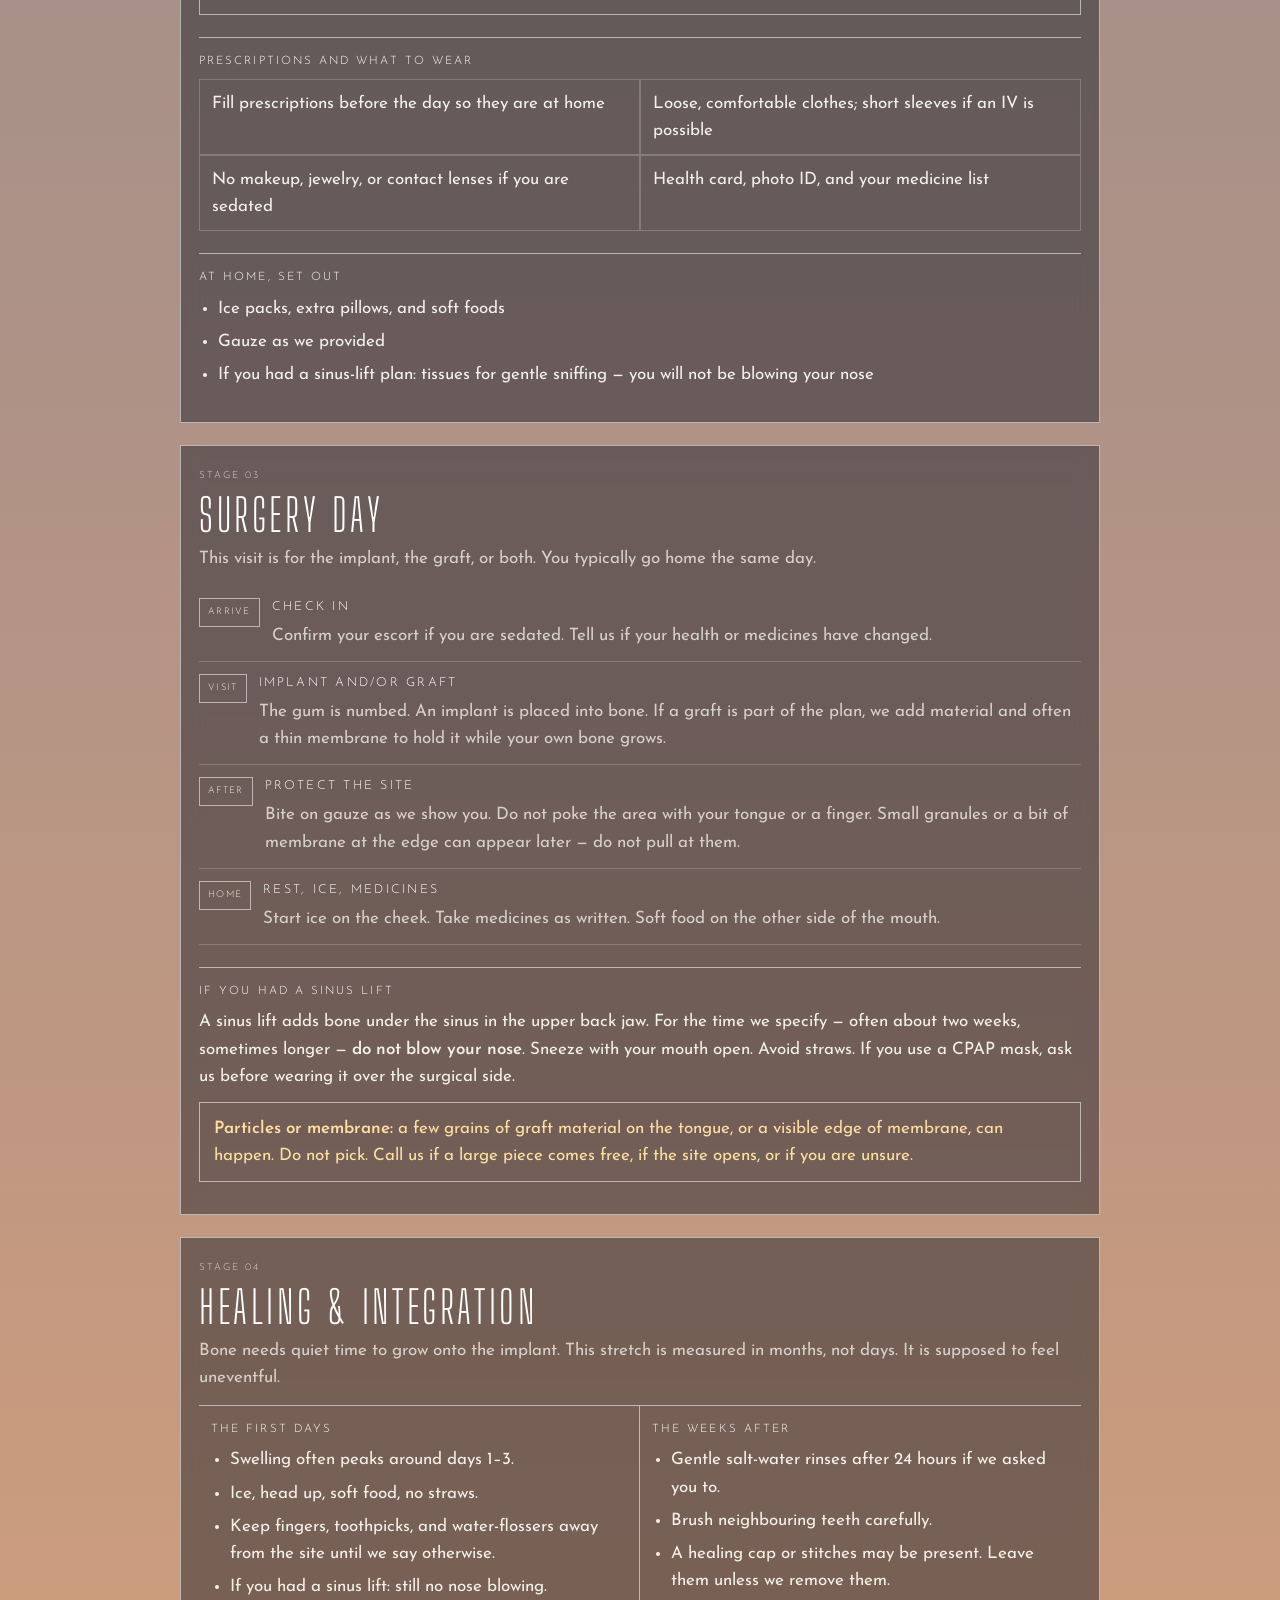
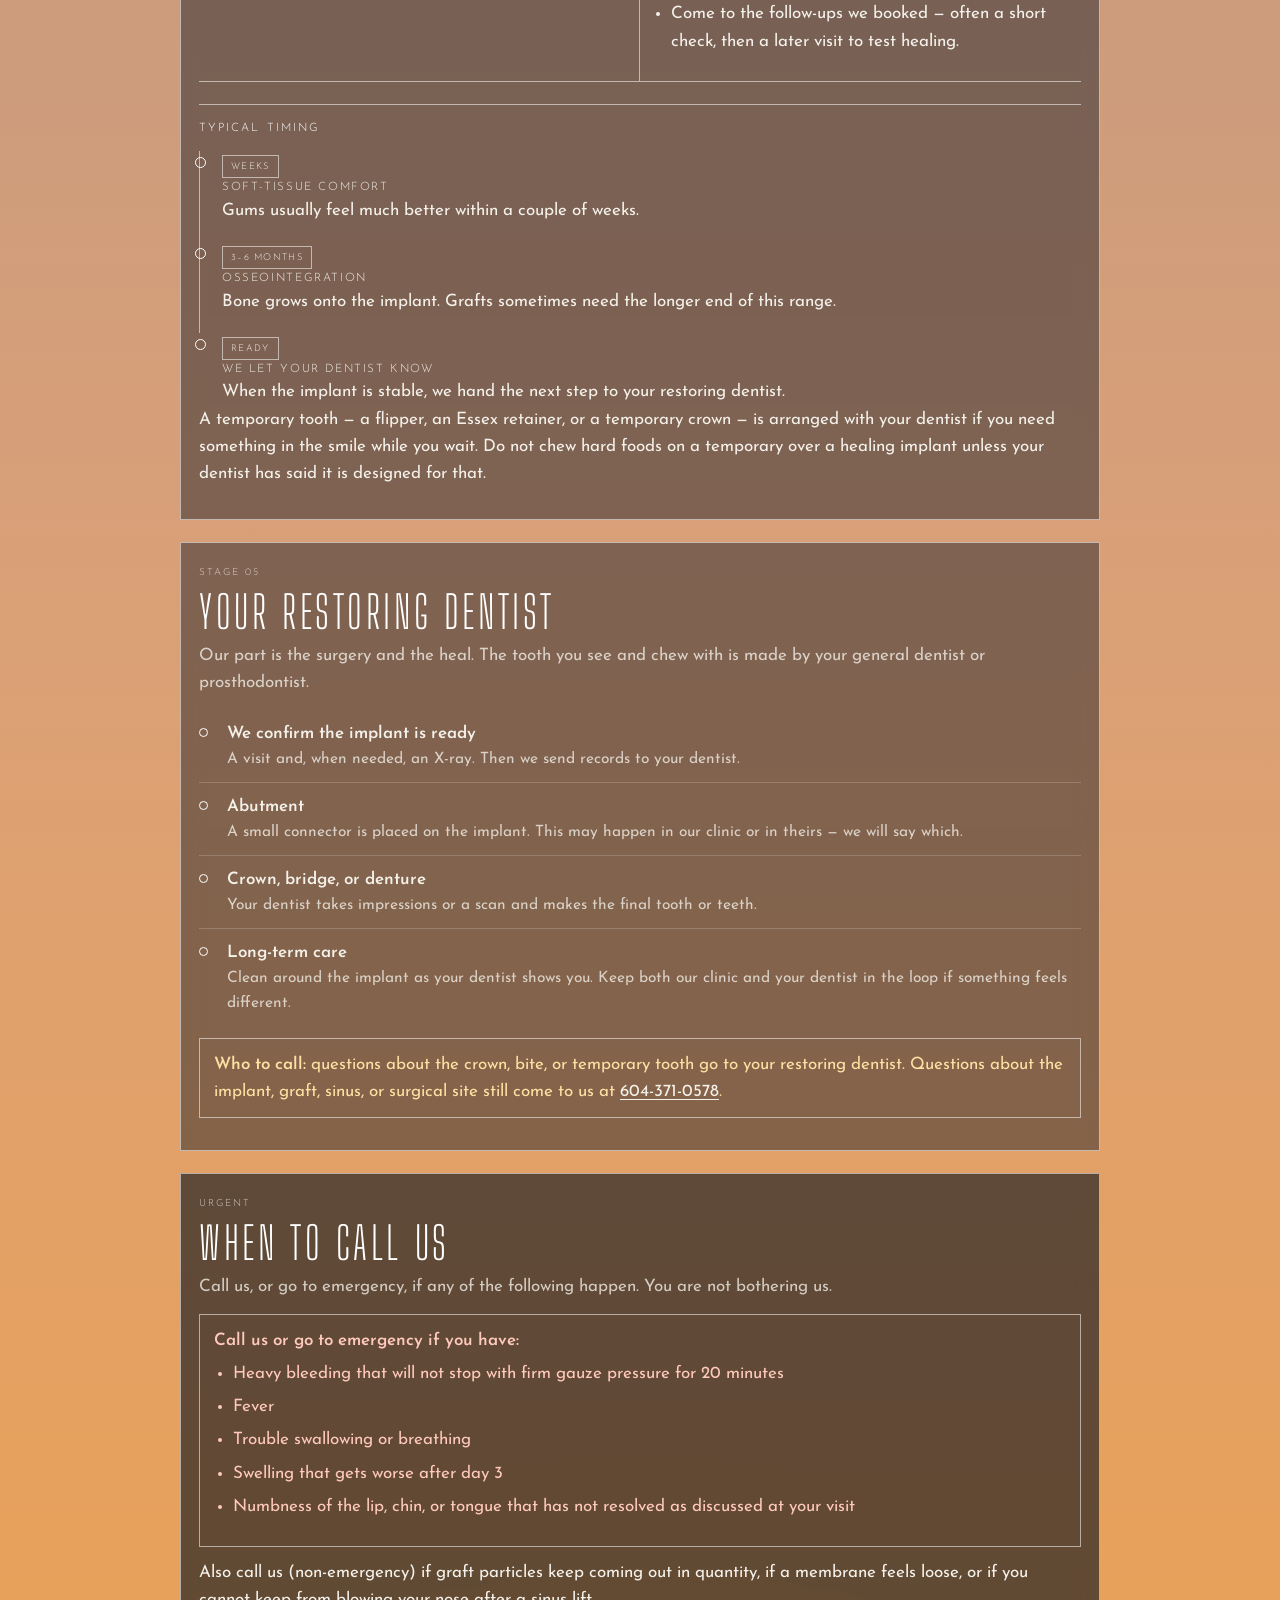
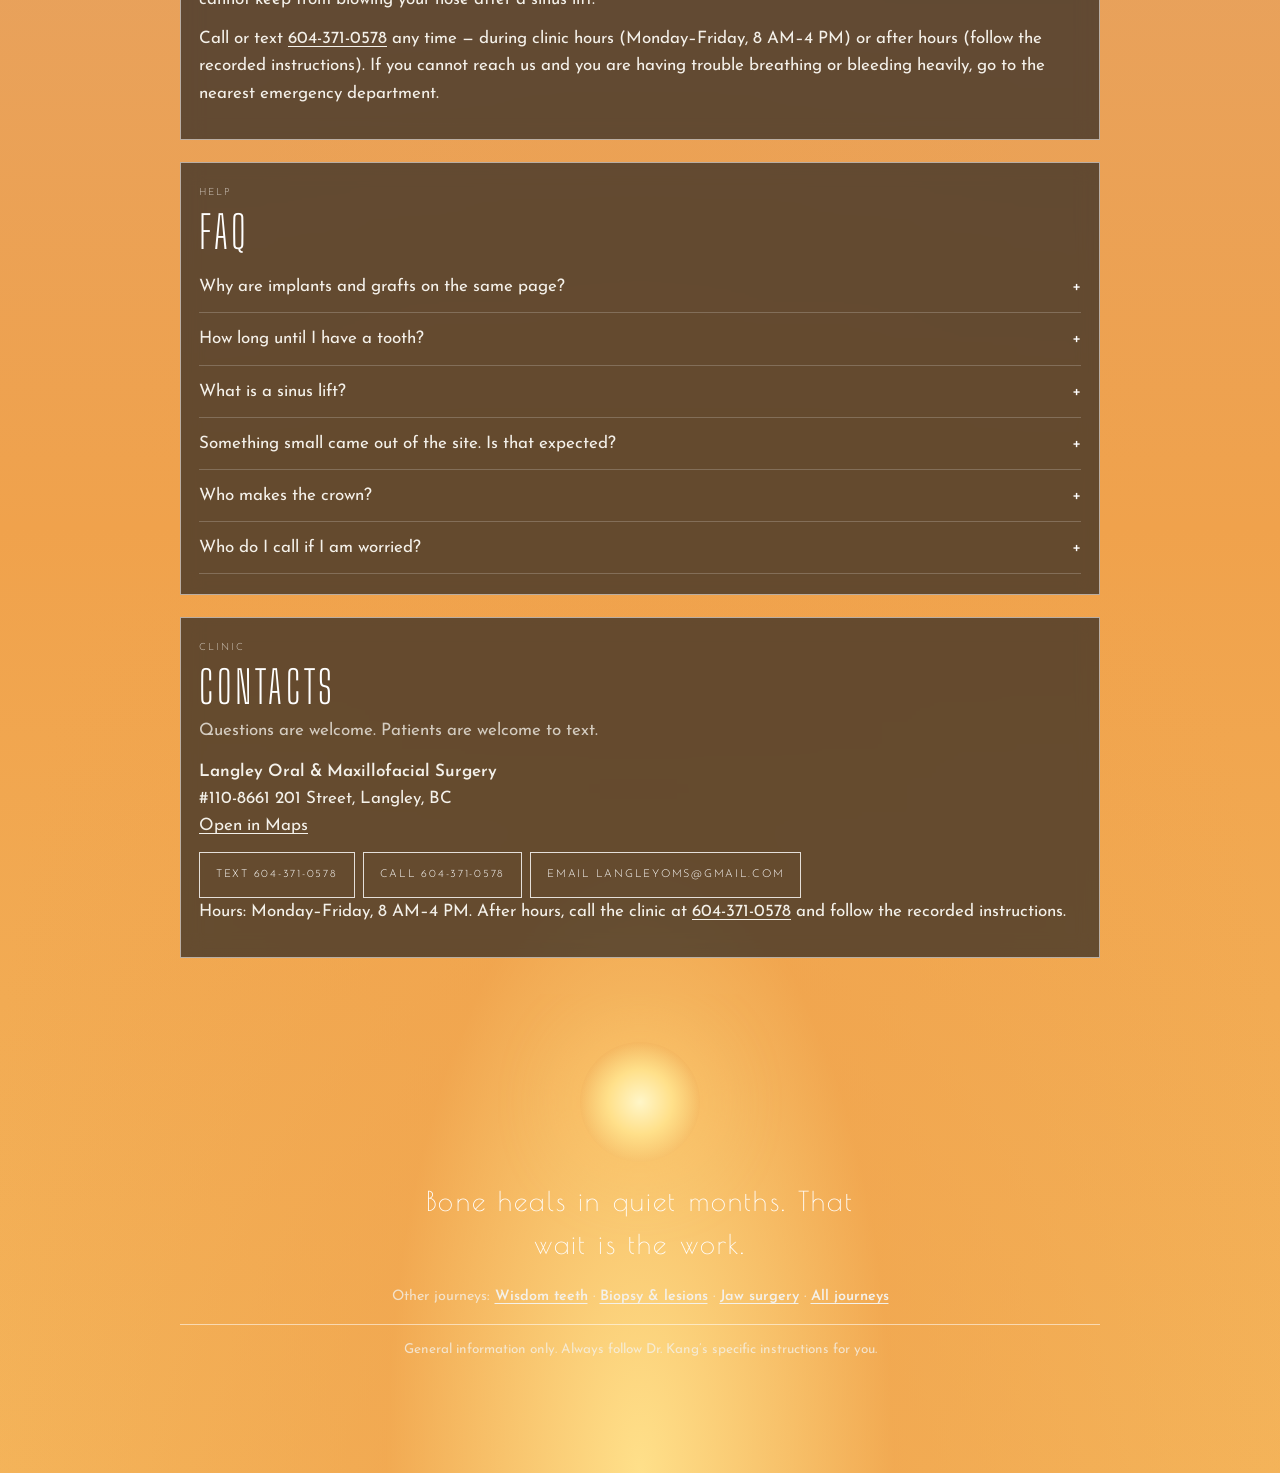
==== commit 18a23e07: "Fill clinic phone, email, and after-hours on new journey pages Replace placeholders with 604-371-057" ====
--- a/implants/index.html
+++ b/implants/index.html
@@ -210,7 +210,7 @@
       <div class="cell"><p class="num">Implant</p><p class="lbl">A post that bone can grow onto</p></div>
       <div class="cell"><p class="num">Graft</p><p class="lbl">Material that helps your own bone fill in</p></div>
     </div>
-    <p>Fees and a written estimate are reviewed at the consult. Amounts are not listed on this page. Ask us if you need the estimate again: <span class="placeholder">[Clinic phone]</span>.</p>
+    <p>Fees and a written estimate are reviewed at the consult. Amounts are not listed on this page. Ask us if you need the estimate again: <a href="tel:+16043710578">604-371-0578</a>.</p>
   </article>
 
   <article class="panel" id="before" data-lock="stage">
@@ -297,7 +297,7 @@
       <li><span class="dot" aria-hidden="true"></span><div><strong>Crown, bridge, or denture</strong><span>Your dentist takes impressions or a scan and makes the final tooth or teeth.</span></div></li>
       <li><span class="dot" aria-hidden="true"></span><div><strong>Long-term care</strong><span>Clean around the implant as your dentist shows you. Keep both our clinic and your dentist in the loop if something feels different.</span></div></li>
     </ol>
-    <div class="callout" role="note"><strong>Who to call:</strong> questions about the crown, bite, or temporary tooth go to your restoring dentist. Questions about the implant, graft, sinus, or surgical site still come to us at <span class="placeholder">[Clinic phone]</span>.</div>
+    <div class="callout" role="note"><strong>Who to call:</strong> questions about the crown, bite, or temporary tooth go to your restoring dentist. Questions about the implant, graft, sinus, or surgical site still come to us at <a href="tel:+16043710578">604-371-0578</a>.</div>
   </article>
 
   <div class="lower">
@@ -316,8 +316,7 @@
       </ul>
     </div>
     <p>Also call us (non-emergency) if graft particles keep coming out in quantity, if a membrane feels loose, or if you cannot keep from blowing your nose after a sinus lift.</p>
-    <p>Clinic hours: Monday–Friday, 8 AM–4 PM · <span class="placeholder">[Clinic phone]</span></p>
-    <p>After hours: <span class="placeholder">[After-hours line]</span>. If you cannot reach us and you are having trouble breathing or bleeding heavily, go to the nearest emergency department.</p>
+    <p>Call or text <a href="tel:+16043710578">604-371-0578</a> any time — during clinic hours (Monday–Friday, 8 AM–4 PM) or after hours (follow the recorded instructions). If you cannot reach us and you are having trouble breathing or bleeding heavily, go to the nearest emergency department.</p>
   </article>
 
   <article class="panel" id="faq">
@@ -328,22 +327,24 @@
     <details class="faq"><summary>What is a sinus lift?</summary><div class="ans">In the upper back jaw, a thin sinus can sit where bone is needed. A sinus lift gently adds room for graft material. Do not blow your nose while it heals, and sneeze with your mouth open.</div></details>
     <details class="faq consult-later"><summary>Something small came out of the site. Is that expected?</summary><div class="ans">A few graft granules, or an edge of membrane, can show. Do not pick. Call us if a large piece comes free or if you are unsure.</div></details>
     <details class="faq consult-later"><summary>Who makes the crown?</summary><div class="ans">Your restoring dentist or prosthodontist. We place the implant and graft; they restore the tooth you chew with.</div></details>
-    <details class="faq"><summary>Who do I call if I am worried?</summary><div class="ans">The clinic at <span class="placeholder">[Clinic phone]</span> during hours. After hours, use <span class="placeholder">[After-hours line]</span>. For heavy bleeding, trouble breathing, or trouble swallowing, go to emergency if you cannot reach us.</div></details>
+    <details class="faq"><summary>Who do I call if I am worried?</summary><div class="ans">The clinic at <a href="tel:+16043710578">604-371-0578</a> — you are welcome to text. After hours, call the same number and follow the recorded instructions. For heavy bleeding, trouble breathing, or trouble swallowing, go to emergency if you cannot reach us.</div></details>
   </article>
 
   <article class="panel" id="contact">
     <p class="lbl">Clinic</p>
     <h2>Contacts</h2>
-    <p class="intro">Questions are welcome. Patients are welcome to text once <span class="placeholder">[Clinic phone]</span> is confirmed.</p>
+    <p class="intro">Questions are welcome. Patients are welcome to text.</p>
     <p>
       <strong>Langley Oral &amp; Maxillofacial Surgery</strong><br>
       #110-8661 201 Street, Langley, BC<br>
       <a href="https://www.google.com/maps/search/?api=1&amp;query=110-8661+201+Street+Langley+BC">Open in Maps</a>
     </p>
-    <p>Call or text: <span class="placeholder">[Clinic phone]</span><br>
-       Email: <span class="placeholder">[Clinic email]</span><br>
-       After hours: <span class="placeholder">[After-hours line]</span></p>
-    <p>Hours: Monday–Friday, 8 AM–4 PM</p>
+    <div class="btns">
+      <a class="btn" href="sms:+16043710578">Text 604-371-0578</a>
+      <a class="btn" href="tel:+16043710578">Call 604-371-0578</a>
+      <a class="btn" href="mailto:langleyoms@gmail.com">Email langleyoms@gmail.com</a>
+    </div>
+    <p>Hours: Monday–Friday, 8 AM–4 PM. After hours, call the clinic at <a href="tel:+16043710578">604-371-0578</a> and follow the recorded instructions.</p>
   </article>
   </div>
 </div>
--- a/shared/journey.css
+++ b/shared/journey.css
@@ -436,13 +436,6 @@
 details.faq[open] summary::after{content:"–"}
 details.faq .ans{padding:0 0 12px;color:var(--ink-dim)}
 
-.placeholder{
-  display:inline;
-  border-bottom:1px dashed var(--sun);
-  color:var(--sun-core);
-  font-weight:600;
-  letter-spacing:.04em;
-}
 code{font-size:.88em;letter-spacing:.03em}
 
 .horizon{
